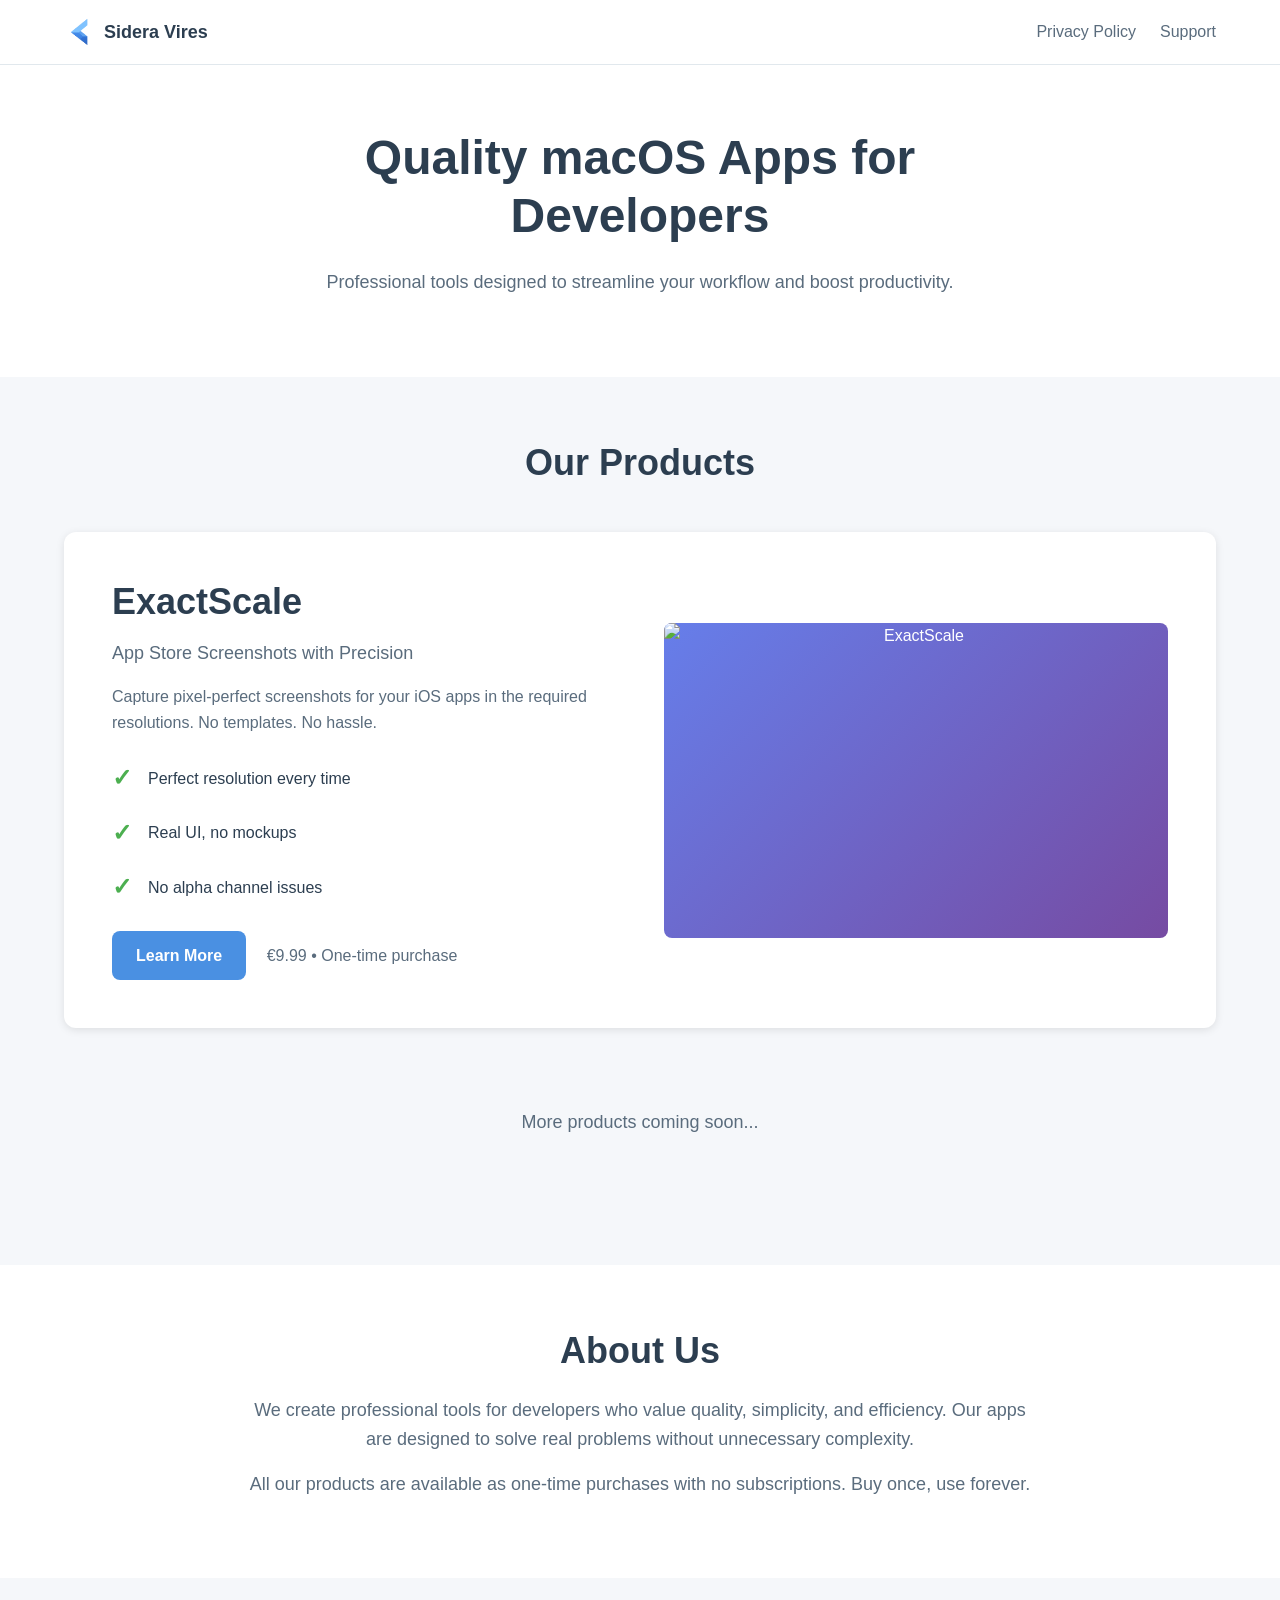
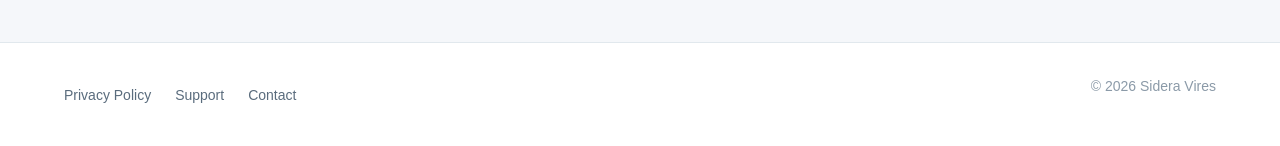
==== index.html @ fa8c086c "init" ====
<!DOCTYPE html>
<html lang="en">
<head>
  <meta charset="UTF-8">
  <meta name="viewport" content="width=device-width, initial-scale=1.0">
  <meta name="color-scheme" content="light dark">
  <title>Sidera Vires - Quality macOS Apps for Developers</title>
  <link rel="stylesheet" href="css/styles.css">
</head>
<body>
  <!-- Header -->
  <header class="header">
    <div class="container">
      <div class="header-content">
        <a href="index.html" class="logo">
          <img src="images/sidera-logo.png" alt="Sidera Vires" class="logo-icon">
          Sidera Vires
        </a>
        <nav class="nav">
          <ul class="nav-links">
            <li><a href="privacy-policy.html">Privacy Policy</a></li>
            <li><a href="support.html">Support</a></li>
          </ul>
        </nav>
      </div>
    </div>
  </header>

  <!-- Hero Section -->
  <section class="hero">
    <div class="container">
      <div style="text-align: center; max-width: 800px; margin: 0 auto;">
        <h1>Quality macOS Apps for Developers</h1>
        <p class="hero-subtitle">Professional tools designed to streamline your workflow and boost productivity.</p>
      </div>
    </div>
  </section>

  <!-- Products Section -->
  <section class="section">
    <div class="container">
      <h2 class="section-title">Our Products</h2>
      
      <!-- ExactScale Product Card -->
      <div class="product-card" style="margin-bottom: 32px;">
        <div style="display: grid; grid-template-columns: 1fr 1fr; gap: 48px; align-items: center;">
          <div>
            <h2>ExactScale</h2>
            <p style="font-size: 18px; margin-bottom: 16px;">App Store Screenshots with Precision</p>
            <p>Capture pixel-perfect screenshots for your iOS apps in the required resolutions. No templates. No hassle.</p>
            
            <ul class="feature-list" style="margin: 24px 0;">
              <li style="font-size: 16px;">Perfect resolution every time</li>
              <li style="font-size: 16px;">Real UI, no mockups</li>
              <li style="font-size: 16px;">No alpha channel issues</li>
            </ul>
            
            <div style="margin-top: 24px;">
              <a href="products/exactscale.html" class="btn btn-primary">Learn More</a>
              <span style="margin-left: 16px; color: var(--text-medium);">€9.99 • One-time purchase</span>
            </div>
          </div>
          
          <div class="media-placeholder">
            <img src="images/hero.png" alt="ExactScale" loading="lazy" width="1600" height="1000" class="product-img">
          </div>
        </div>
      </div>
      
      <!-- Placeholder for future products -->
      <div style="text-align: center; padding: 48px 0; color: var(--text-light);">
        <p style="font-size: 18px;">More products coming soon...</p>
      </div>
    </div>
  </section>

  <!-- About Section -->
  <section class="section" style="background-color: var(--bg-white);">
    <div class="container">
      <div style="max-width: 800px; margin: 0 auto; text-align: center;">
        <h2>About Us</h2>
        <p style="font-size: 18px;">We create professional tools for developers who value quality, simplicity, and efficiency. Our apps are designed to solve real problems without unnecessary complexity.</p>
        <p style="font-size: 18px;">All our products are available as one-time purchases with no subscriptions. Buy once, use forever.</p>
      </div>
    </div>
  </section>

  <!-- Footer -->
  <footer class="footer">
    <div class="container">
      <div class="footer-content">
        <ul class="footer-links">
          <li><a href="privacy-policy.html">Privacy Policy</a></li>
          <li><a href="support.html">Support</a></li>
          <li><a href="support.html">Contact</a></li>
        </ul>
        <p class="footer-copyright">© 2026 Sidera Vires</p>
      </div>
    </div>
  </footer>
</body>
</html>
---- css/styles.css ----
/* CSS Variables */
:root {
  /* Colors */
  --primary-blue: #4A90E2;
  --primary-blue-hover: #357ABD;
  --bg-light: #F5F7FA;
  --bg-white: #FFFFFF;
  --text-dark: #2C3E50;
  --text-medium: #5A6C7D;
  --text-light: #8B9AA8;
  --border-light: #E1E8ED;
  --success-green: #4CAF50;
  --error-red: #E74C3C;
  
  /* Typography */
  --font-family: -apple-system, BlinkMacSystemFont, 'Segoe UI', 'Roboto', 'Helvetica', 'Arial', sans-serif;
  --font-size-base: 16px;
  --font-size-small: 14px;
  --font-size-large: 18px;
  --font-size-h1: 48px;
  --font-size-h2: 36px;
  --font-size-h3: 28px;
  --font-size-h4: 24px;
  
  /* Spacing */
  --spacing-xs: 8px;
  --spacing-sm: 16px;
  --spacing-md: 24px;
  --spacing-lg: 32px;
  --spacing-xl: 48px;
  --spacing-xxl: 64px;
  
  /* Layout */
  --max-width: 1200px;
  --border-radius: 8px;
  --border-radius-large: 12px;
  
  /* Transitions */
  --transition-fast: 0.2s ease;
  --transition-normal: 0.3s ease;
}

/* Dark Theme */
@media (prefers-color-scheme: dark) {
  :root {
    --bg-light: #1A1A2E;
    --bg-white: #16213E;
    --text-dark: #E8ECF1;
    --text-medium: #B0B8C4;
    --text-light: #8892A0;
    --border-light: #2C3A4A;
    --primary-blue: #5DA3F0;
    --primary-blue-hover: #7AB6F5;
  }

  .comparison-table .highlight {
    background-color: #1E2E48;
  }
}

/* Reset & Base Styles */
* {
  margin: 0;
  padding: 0;
  box-sizing: border-box;
}

html {
  font-size: var(--font-size-base);
  scroll-behavior: smooth;
}

body {
  font-family: var(--font-family);
  color: var(--text-dark);
  background-color: var(--bg-light);
  line-height: 1.6;
  -webkit-font-smoothing: antialiased;
  -moz-osx-font-smoothing: grayscale;
}

/* Typography */
h1, h2, h3, h4, h5, h6 {
  font-weight: 700;
  line-height: 1.2;
  margin-bottom: var(--spacing-md);
}

h1 {
  font-size: var(--font-size-h1);
}

h2 {
  font-size: var(--font-size-h2);
}

h3 {
  font-size: var(--font-size-h3);
}

h4 {
  font-size: var(--font-size-h4);
}

p {
  margin-bottom: var(--spacing-sm);
  color: var(--text-medium);
}

a {
  color: var(--primary-blue);
  text-decoration: none;
  transition: color var(--transition-fast);
}

a:hover {
  color: var(--primary-blue-hover);
}

/* Container */
.container {
  max-width: var(--max-width);
  margin: 0 auto;
  padding: 0 var(--spacing-md);
}

/* Header */
.header {
  background-color: var(--bg-white);
  border-bottom: 1px solid var(--border-light);
  padding: var(--spacing-sm) 0;
  position: sticky;
  top: 0;
  z-index: 100;
}

.header-content {
  display: flex;
  justify-content: space-between;
  align-items: center;
}

.logo {
  display: flex;
  align-items: center;
  gap: var(--spacing-xs);
  font-size: var(--font-size-large);
  font-weight: 700;
  color: var(--text-dark);
}

.logo-icon {
  width: 32px;
  height: 32px;
  color: var(--primary-blue);
  object-fit: contain;
}

.nav {
  display: flex;
  align-items: center;
  gap: var(--spacing-lg);
}

.nav-links {
  display: flex;
  gap: var(--spacing-md);
  list-style: none;
}

.nav-links a {
  color: var(--text-medium);
  font-size: var(--font-size-base);
  transition: color var(--transition-fast);
}

.nav-links a:hover {
  color: var(--text-dark);
}

/* Buttons */
.btn {
  display: inline-block;
  padding: 12px 24px;
  font-size: var(--font-size-base);
  font-weight: 600;
  text-align: center;
  border: none;
  border-radius: var(--border-radius);
  cursor: pointer;
  transition: all var(--transition-fast);
  text-decoration: none;
}

.btn-primary {
  background-color: var(--primary-blue);
  color: var(--bg-white);
}

.btn-primary:hover {
  background-color: var(--primary-blue-hover);
  transform: translateY(-2px);
  box-shadow: 0 4px 12px rgba(74, 144, 226, 0.3);
}

.btn-large {
  padding: 16px 32px;
  font-size: var(--font-size-large);
}

/* Hero Section */
.hero {
  background-color: var(--bg-white);
  padding: var(--spacing-xxl) 0;
  overflow-x: visible;
}

.hero .container {
  overflow-x: visible;
}

.hero-content {
  display: flex;
  align-items: center;
  gap: var(--spacing-xl);
}

.hero-text {
  flex: 0 0 33%;
  min-width: 0;
}

.hero-image {
  flex: 0 0 92%;
  min-width: 0;
}

.hero-text h1 {
  margin-bottom: var(--spacing-sm);
}

.hero-subtitle {
  font-size: var(--font-size-large);
  color: var(--text-medium);
  margin-bottom: var(--spacing-sm);
}

.hero-tagline {
  font-size: var(--font-size-base);
  color: var(--text-light);
  margin-bottom: var(--spacing-lg);
}

.hero-cta {
  margin-bottom: var(--spacing-sm);
}

.mac-app-store-badge {
  display: inline-block;
  line-height: 0;
}

.mac-app-store-badge img {
  height: 48px;
  width: auto;
  display: block;
}

.cta-section .mac-app-store-badge img {
  height: 44px;
}

.hero-meta {
  font-size: var(--font-size-small);
  color: var(--text-light);
}

.hero-image {
  position: relative;
  aspect-ratio: 16 / 10;
  background: linear-gradient(135deg, #667eea 0%, #764ba2 100%);
  border-radius: var(--border-radius-large);
  overflow: hidden;
  display: flex;
  align-items: center;
  justify-content: center;
  color: var(--bg-white);
  font-size: var(--font-size-large);
}

/* Section */
.section {
  padding: var(--spacing-xxl) 0;
}

.section--wide {
  padding: calc(var(--spacing-xxl) * 4 / 3) 0;
}

.section--wide .container {
  max-width: 1600px;
}

/* Slider in wide section: steps and images scale with container, no vw gaps */
.section--wide .step {
  min-width: 100%;
}


.section-title {
  text-align: center;
  margin-bottom: var(--spacing-xl);
}

.section-content {
  display: flex;
  align-items: center;
  gap: var(--spacing-xl);
}

.section-content > *:first-child {
  flex: 0 0 33%;
  min-width: 0;
}

.section-content > *:last-child {
  flex: 0 0 92%;
  min-width: 0;
}

/* Feature List */
.feature-list {
  list-style: none;
}

.feature-list li {
  display: flex;
  align-items: center;
  gap: var(--spacing-sm);
  margin-bottom: var(--spacing-sm);
  font-size: var(--font-size-large);
  color: var(--text-dark);
}

.feature-list li::before {
  content: "✓";
  color: var(--success-green);
  font-weight: bold;
  font-size: 24px;
}

/* Steps Section – horizontal slider */
.steps-wrap {
  position: relative;
  margin-top: var(--spacing-xl);
}

.slider-btn {
  position: absolute;
  top: 50%;
  transform: translateY(-50%);
  z-index: 2;
  width: 48px;
  height: 48px;
  border: none;
  border-radius: 50%;
  background: rgba(255, 255, 255, 0.6);
  box-shadow: 0 2px 12px rgba(0, 0, 0, 0.15);
  color: var(--text-dark);
  cursor: pointer;
  display: flex;
  align-items: center;
  justify-content: center;
  transition: background var(--transition-fast), color var(--transition-fast), box-shadow var(--transition-fast);
}

.slider-btn:hover {
  background: rgba(74, 144, 226, 0.85);
  color: var(--bg-white);
  box-shadow: 0 4px 16px rgba(74, 144, 226, 0.4);
}

.slider-btn:active {
  transform: translateY(-50%) scale(0.98);
}

.slider-btn:disabled {
  opacity: 0.4;
  cursor: not-allowed;
  pointer-events: none;
}

.slider-arrow {
  width: 24px;
  height: 24px;
  flex-shrink: 0;
}

.slider-prev {
  left: 16px;
}

.slider-next {
  right: 16px;
}

.steps {
  display: flex;
  flex-direction: row;
  gap: 0;
  overflow-x: auto;
  scroll-snap-type: x mandatory;
  scroll-behavior: smooth;
  -webkit-overflow-scrolling: touch;
  scrollbar-width: thin;
  padding: 0;
  margin-left: 0;
  margin-right: 0;
}

.step {
  flex: 0 0 auto;
  min-width: 85vw;
  scroll-snap-align: start;
  scroll-snap-stop: always;
  text-align: center;
  padding: 0;
}

.step-number {
  width: 48px;
  height: 48px;
  background-color: var(--primary-blue);
  color: var(--bg-white);
  border-radius: 50%;
  display: flex;
  align-items: center;
  justify-content: center;
  font-size: var(--font-size-h4);
  font-weight: bold;
  margin: 0 auto 8px;
}

.step-title {
  font-size: var(--font-size-large);
  font-weight: 600;
  margin: 0 0 8px;
}

.step-image {
  position: relative;
  aspect-ratio: 16 / 10;
  background: linear-gradient(135deg, #667eea 0%, #764ba2 100%);
  border-radius: var(--border-radius);
  margin: 0;
  display: flex;
  align-items: center;
  justify-content: center;
  color: var(--bg-white);
  overflow: hidden;
}

/* Step images in slider: also half viewport width */

/* Comparison Table */
.comparison-table {
  max-width: 800px;
  margin: var(--spacing-xl) auto;
  background-color: var(--bg-white);
  border-radius: var(--border-radius-large);
  overflow: hidden;
  box-shadow: 0 2px 8px rgba(0, 0, 0, 0.1);
}

.comparison-table table {
  width: 100%;
  border-collapse: collapse;
}

.comparison-table th,
.comparison-table td {
  padding: var(--spacing-md);
  text-align: center;
  border-bottom: 1px solid var(--border-light);
}

.comparison-table th {
  background-color: var(--bg-light);
  font-weight: 600;
  color: var(--text-dark);
}

.comparison-table td:first-child {
  text-align: left;
  font-weight: 500;
}

.comparison-table .highlight {
  background-color: #0095ff4f;
}

.check {
  color: var(--success-green);
  font-size: 24px;
}

.cross {
  color: var(--error-red);
  font-size: 24px;
}

/* CTA Section */
.cta-section {
  background-color: var(--bg-white);
  text-align: center;
  padding: var(--spacing-xxl) 0;
}

.cta-section h2 {
  margin-bottom: var(--spacing-md);
}

.cta-section p {
  font-size: var(--font-size-large);
  margin-bottom: var(--spacing-lg);
}

/* Footer */
.footer {
  background-color: var(--bg-white);
  border-top: 1px solid var(--border-light);
  padding: var(--spacing-lg) 0;
  margin-top: var(--spacing-xxl);
}

.footer-content {
  display: flex;
  justify-content: space-between;
  align-items: center;
}

.footer-links {
  display: flex;
  gap: var(--spacing-md);
  list-style: none;
}

.footer-links a {
  color: var(--text-medium);
  font-size: var(--font-size-small);
}

.footer-copyright {
  color: var(--text-light);
  font-size: var(--font-size-small);
}

/* Media Placeholder */
.media-placeholder {
  position: relative;
  aspect-ratio: 16 / 10;
  background: linear-gradient(135deg, #667eea 0%, #764ba2 100%);
  border-radius: var(--border-radius);
  overflow: hidden;
  display: flex;
  align-items: center;
  justify-content: center;
  color: var(--bg-white);
  font-size: var(--font-size-base);
  text-align: center;
  padding: var(--spacing-md);
}

.product-img {
  max-width: 100%;
  height: auto;
}

/* Scale image to fit container, nothing cut off */
.hero-image .product-img,
.media-placeholder .product-img,
.section-content .media-placeholder .product-img,
.step-image .product-img {
  position: absolute;
  inset: 0;
  width: 100%;
  height: 100%;
  max-width: none;
  object-fit: contain;
}

/* Content Page Styles */
.content-page {
  background-color: var(--bg-white);
  max-width: 800px;
  margin: var(--spacing-xl) auto;
  padding: var(--spacing-xl);
  border-radius: var(--border-radius-large);
  box-shadow: 0 2px 8px rgba(0, 0, 0, 0.1);
}

.content-page h1 {
  margin-bottom: var(--spacing-lg);
  padding-bottom: var(--spacing-md);
  border-bottom: 2px solid var(--border-light);
}

.content-page h2 {
  margin-top: var(--spacing-lg);
  margin-bottom: var(--spacing-md);
}

.content-page p {
  margin-bottom: var(--spacing-md);
  line-height: 1.8;
}

/* Product Card */
.product-card {
  background-color: var(--bg-white);
  border-radius: var(--border-radius-large);
  padding: var(--spacing-xl);
  box-shadow: 0 2px 8px rgba(0, 0, 0, 0.1);
  transition: transform var(--transition-normal), box-shadow var(--transition-normal);
}

.product-card:hover {
  transform: translateY(-4px);
  box-shadow: 0 8px 24px rgba(0, 0, 0, 0.15);
}

.product-card h2 {
  margin-bottom: var(--spacing-sm);
}

.product-card p {
  margin-bottom: var(--spacing-md);
}

/* Responsive Design - Desktop First */
@media (max-width: 1024px) {
  :root {
    --font-size-h1: 40px;
    --font-size-h2: 32px;
    --font-size-h3: 24px;
  }
  
  .hero-content {
    flex-direction: column;
    gap: var(--spacing-lg);
  }

  .hero-text,
  .hero-image {
    flex: 0 0 auto;
  }

  .section-content {
    flex-direction: column;
    gap: var(--spacing-lg);
  }

  .section-content > *:first-child,
  .section-content > *:last-child {
    flex: 0 0 auto;
  }
  
  .step {
    min-width: 85vw;
  }
}

@media (max-width: 768px) {
  :root {
    --font-size-h1: 32px;
    --font-size-h2: 28px;
    --font-size-h3: 22px;
    --spacing-xl: 32px;
    --spacing-xxl: 48px;
  }
  
  .header-content {
    flex-direction: column;
    gap: var(--spacing-sm);
  }
  
  .nav {
    flex-direction: column;
    gap: var(--spacing-sm);
  }
  
  .nav-links {
    flex-direction: column;
    align-items: center;
    gap: var(--spacing-sm);
  }
  
  .footer-content {
    flex-direction: column;
    gap: var(--spacing-md);
    text-align: center;
  }
  
  .footer-links {
    flex-direction: column;
    align-items: center;
  }
  
  .comparison-table {
    font-size: var(--font-size-small);
  }
  
  .comparison-table th,
  .comparison-table td {
    padding: var(--spacing-sm);
  }
}
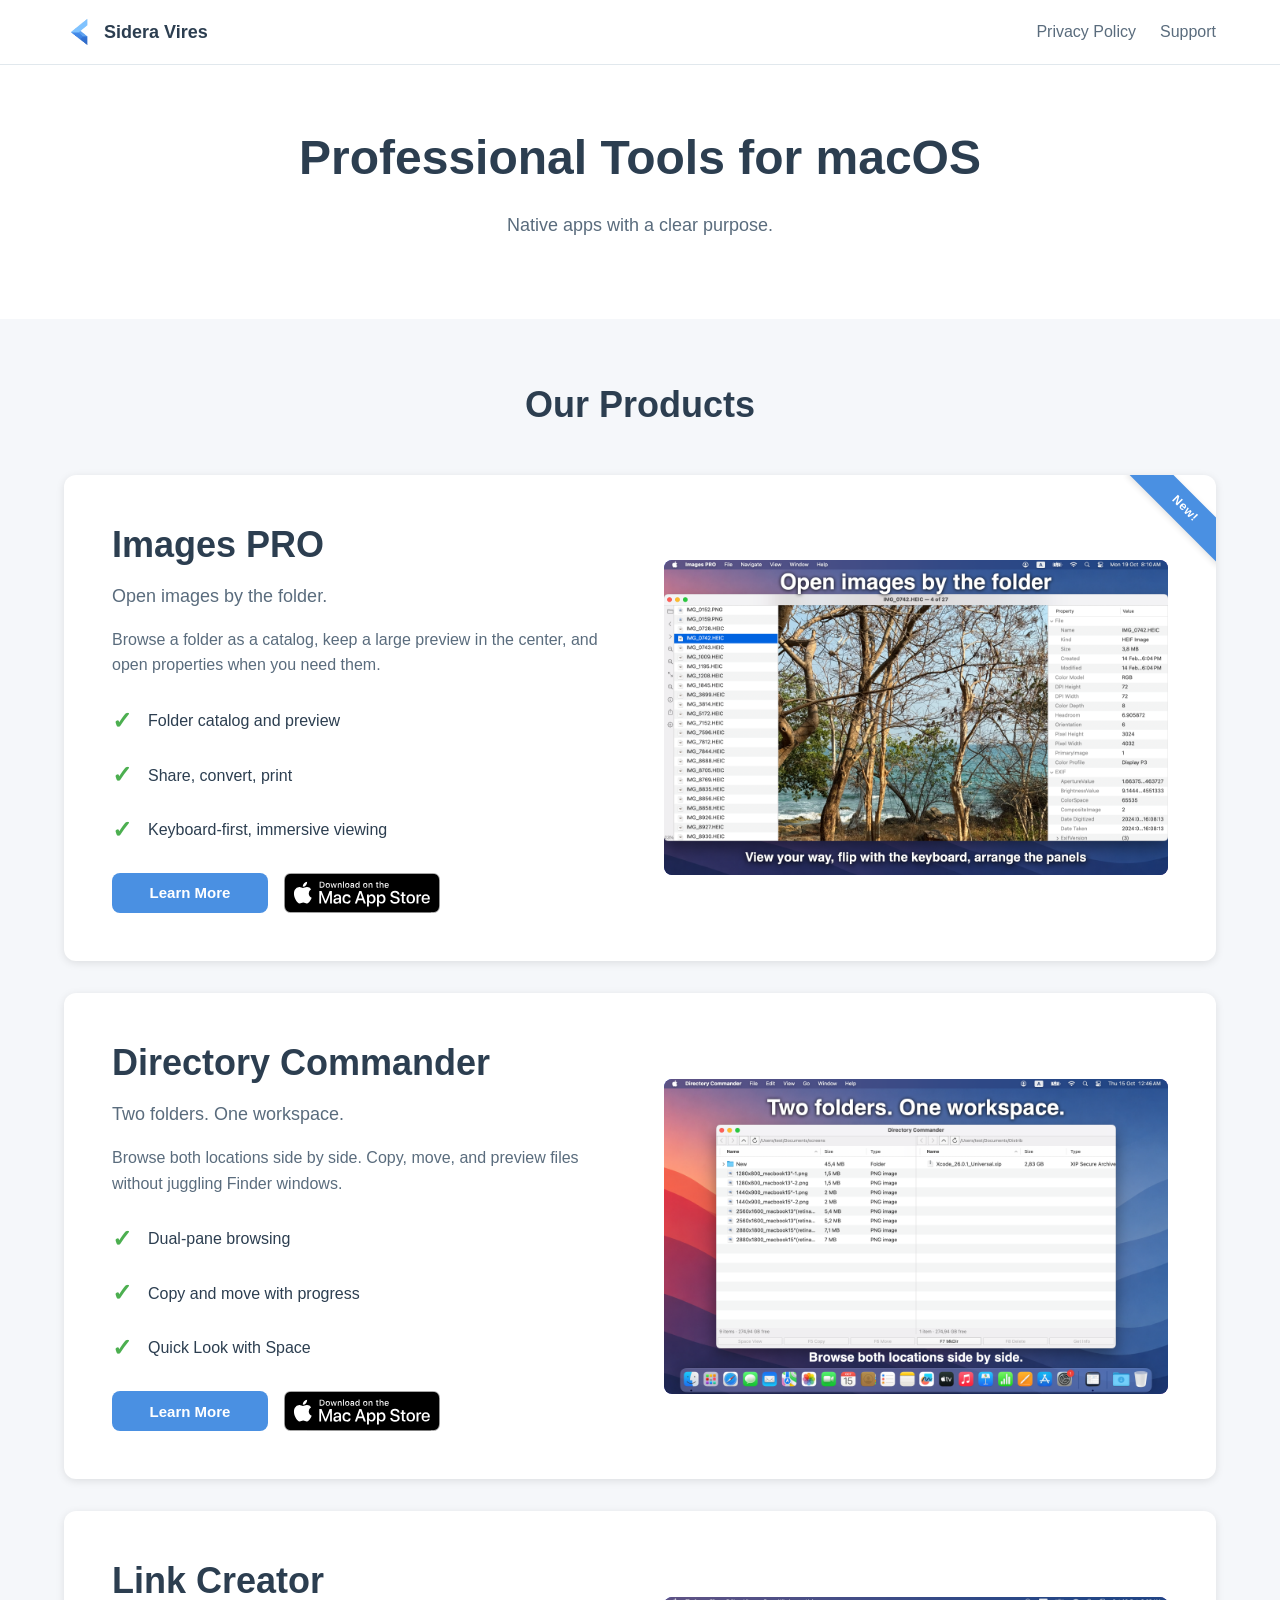
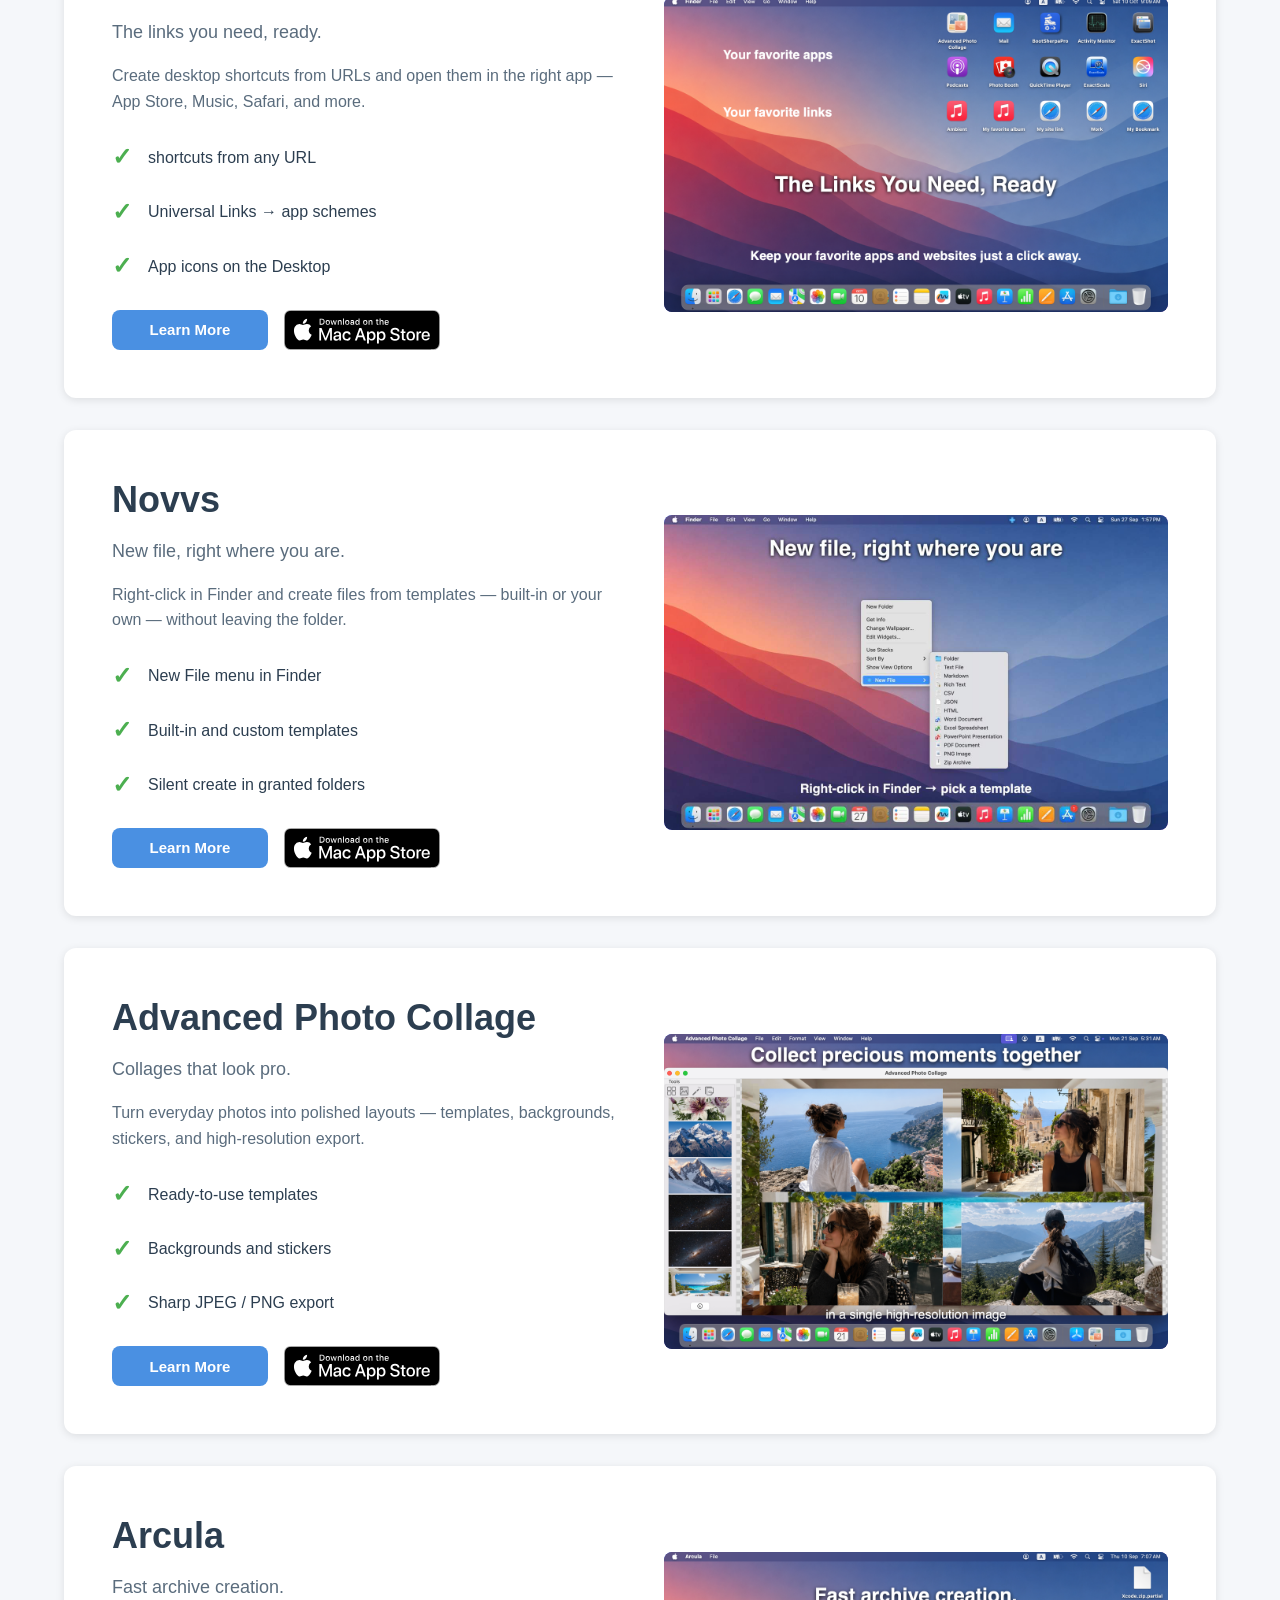
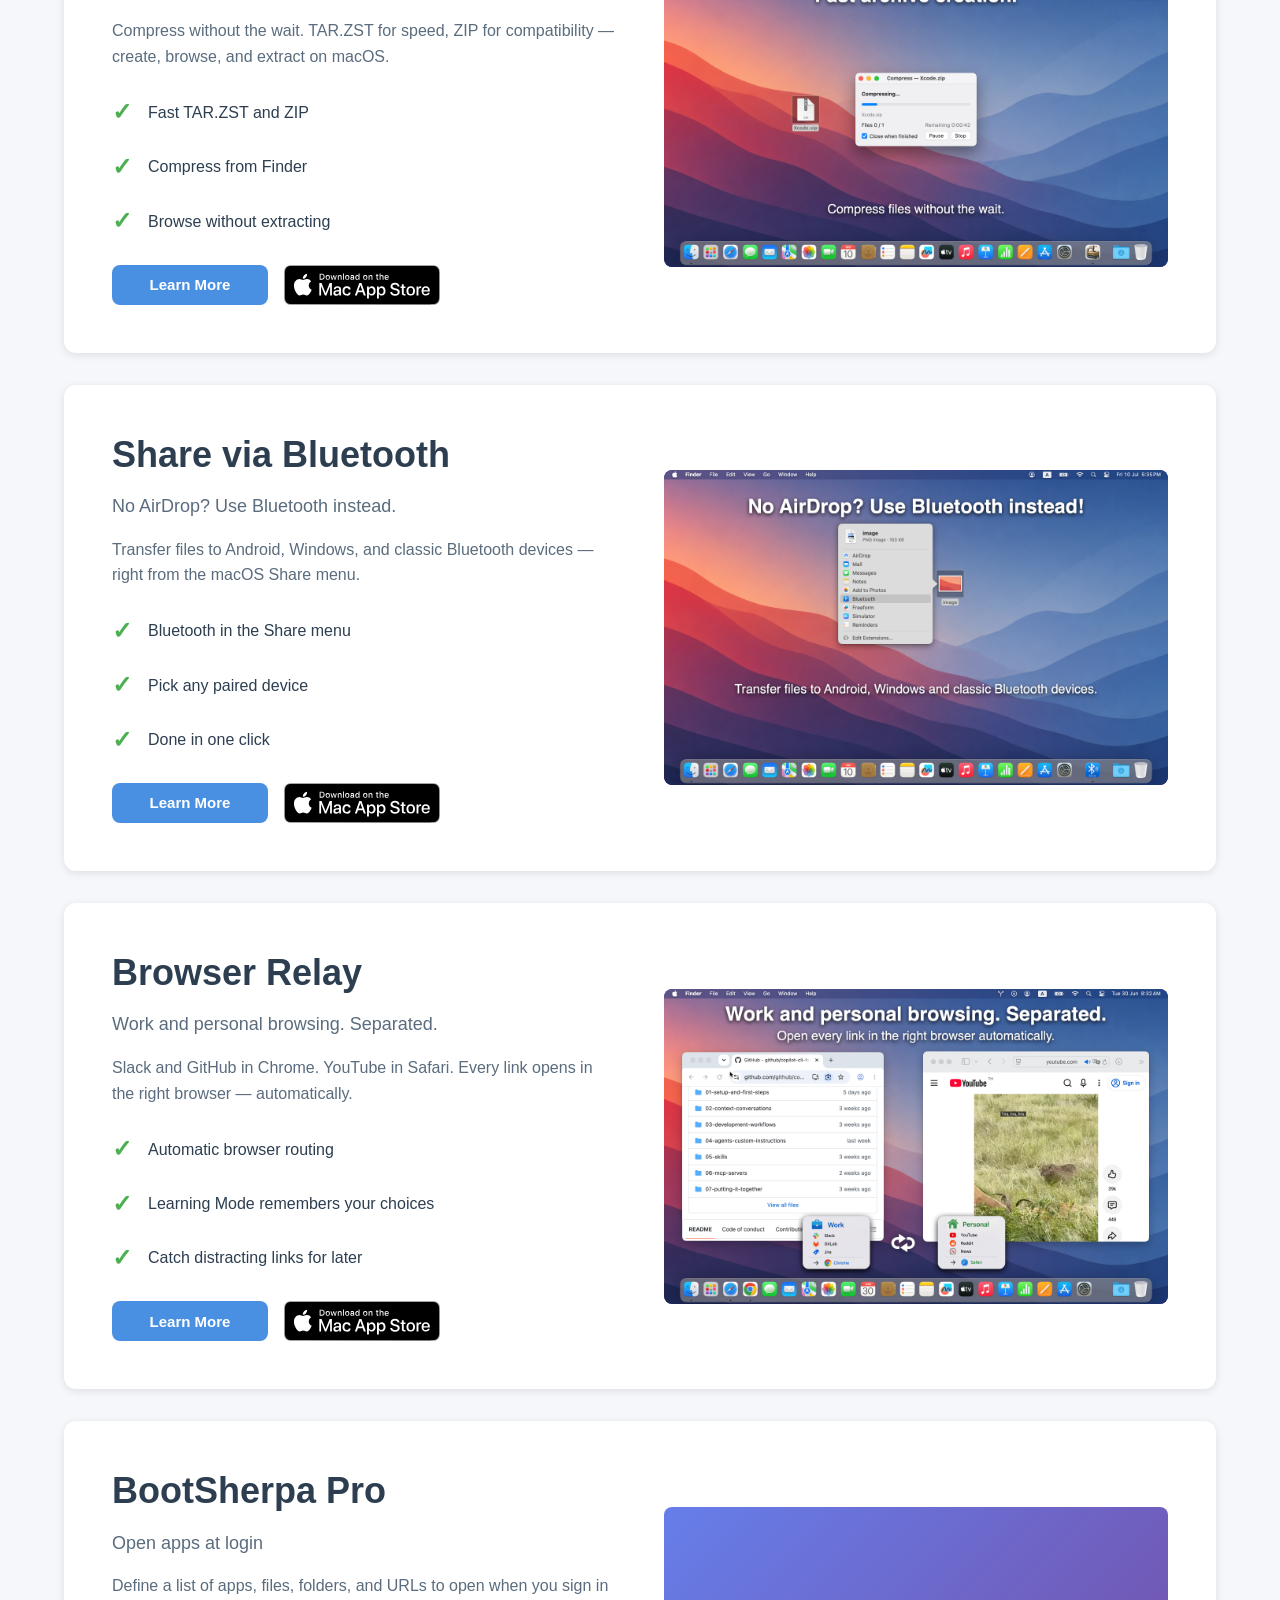
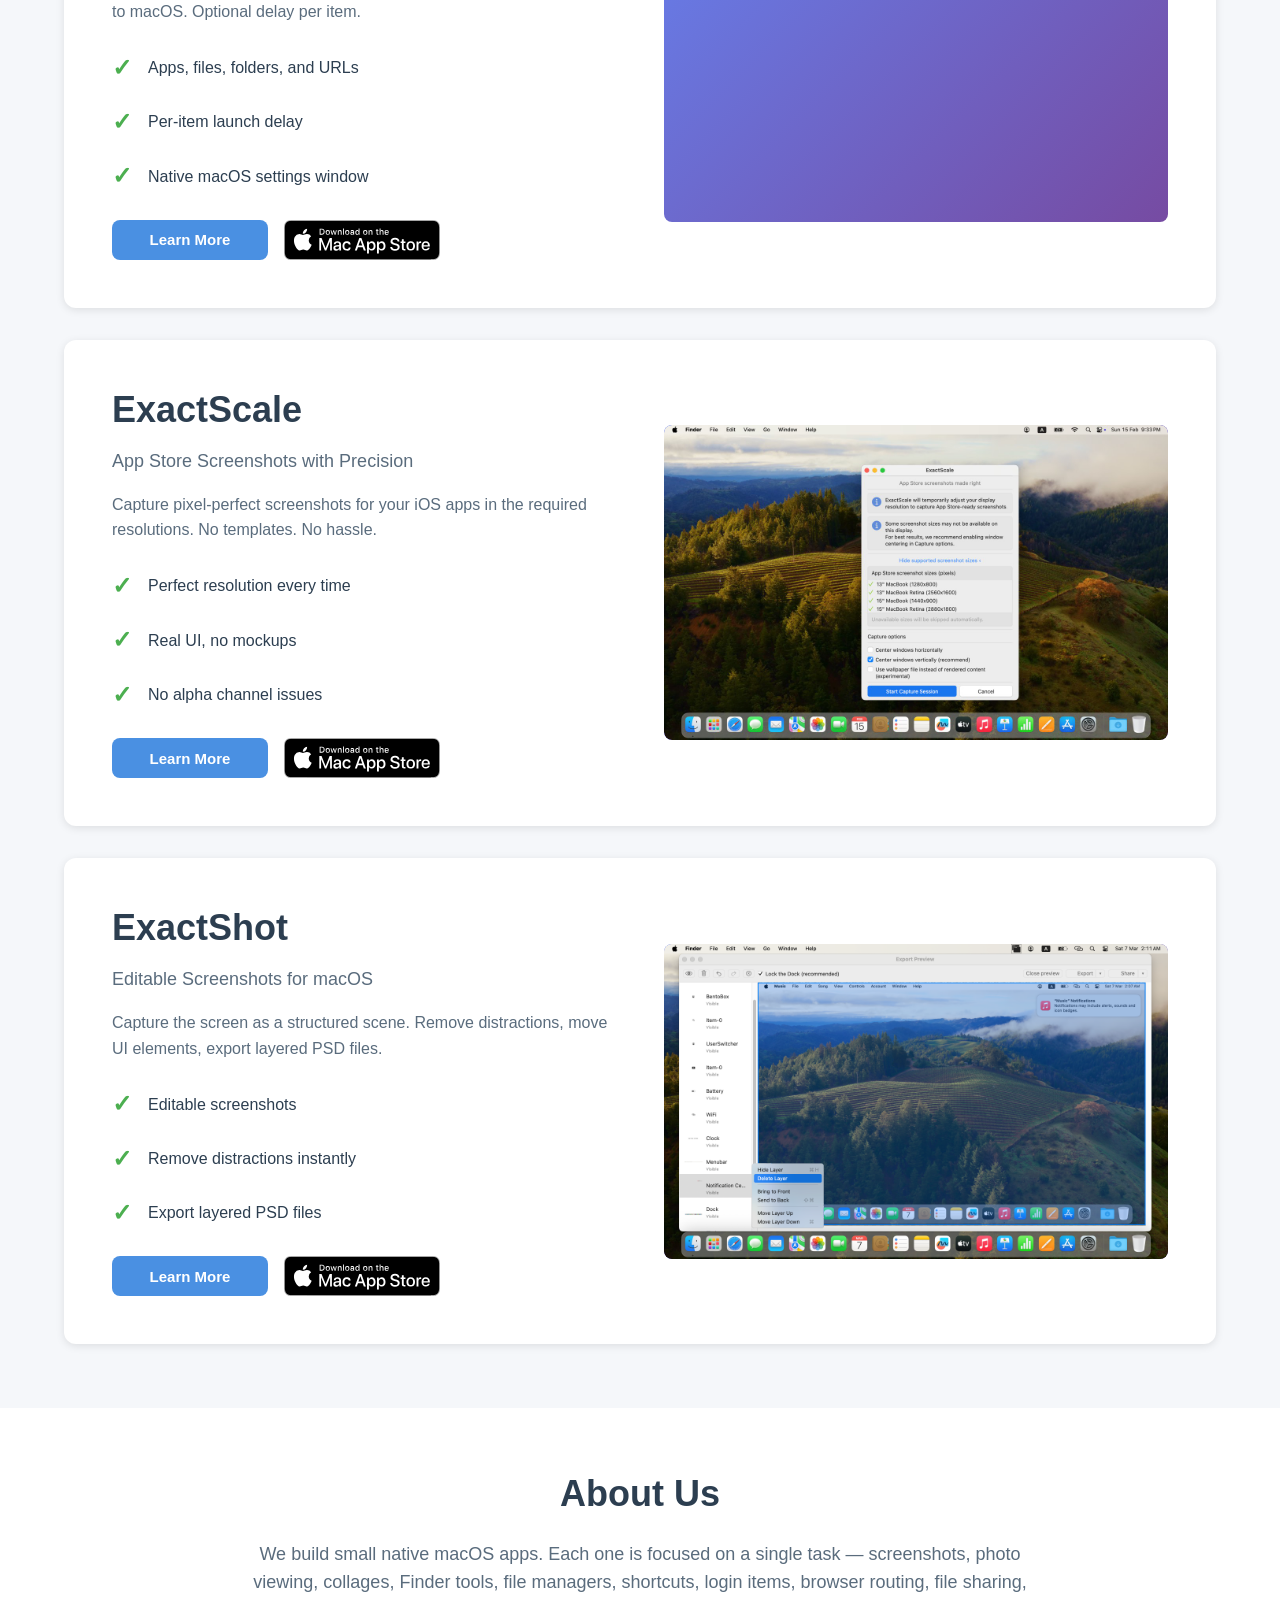
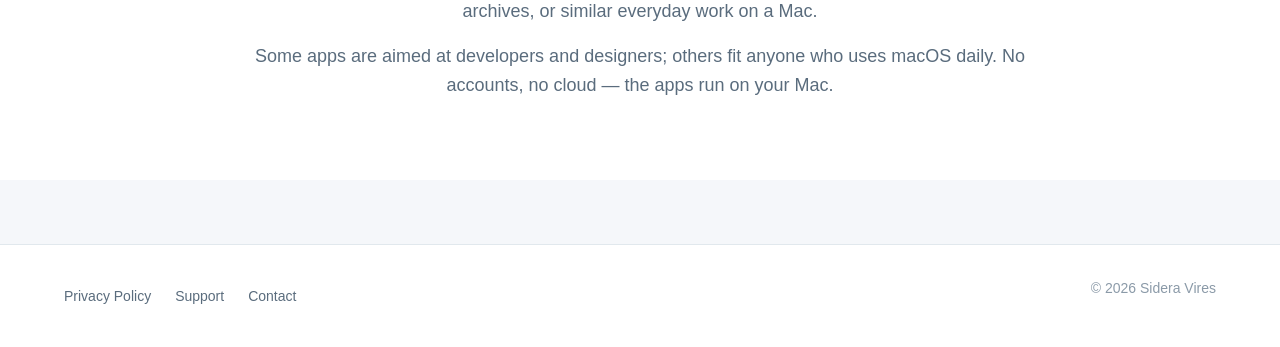
==== commit 8dd82887: "new version" ====
--- a/index.html
+++ b/index.html
@@ -4,7 +4,8 @@
   <meta charset="UTF-8">
   <meta name="viewport" content="width=device-width, initial-scale=1.0">
   <meta name="color-scheme" content="light dark">
-  <title>Sidera Vires - Quality macOS Apps for Developers</title>
+  <title>Sidera Vires - Professional Tools for macOS</title>
+  <link rel="icon" href="images/sidera-logo.png" type="image/png">
   <link rel="stylesheet" href="css/styles.css">
 </head>
 <body>
@@ -30,17 +31,296 @@
   <section class="hero">
     <div class="container">
       <div style="text-align: center; max-width: 800px; margin: 0 auto;">
-        <h1>Quality macOS Apps for Developers</h1>
-        <p class="hero-subtitle">Professional tools designed to streamline your workflow and boost productivity.</p>
+        <h1>Professional Tools for macOS</h1>
+        <p class="hero-subtitle">Native apps with a clear purpose.</p>
       </div>
     </div>
   </section>
 
   <!-- Products Section -->
-  <section class="section">
+  <section class="section" id="products">
     <div class="container">
       <h2 class="section-title">Our Products</h2>
-      
+
+      <!-- Images PRO Product Card -->
+      <div class="product-card" style="margin-bottom: 32px;">
+        <div style="display: grid; grid-template-columns: 1fr 1fr; gap: 48px; align-items: center;">
+          <div>
+            <h2>Images PRO</h2>
+            <p style="font-size: 18px; margin-bottom: 16px;">Open images by the folder.</p>
+            <p>Browse a folder as a catalog, keep a large preview in the center, and open properties when you need them.</p>
+            <ul class="feature-list" style="margin: 24px 0;">
+              <li style="font-size: 16px;">Folder catalog and preview</li>
+              <li style="font-size: 16px;">Share, convert, print</li>
+              <li style="font-size: 16px;">Keyboard-first, immersive viewing</li>
+            </ul>
+            <div class="product-card-cta">
+              <a href="products/images-pro.html" class="btn btn-primary">Learn More</a>
+              <a href="https://apps.apple.com/us/app/images-pro/id6823404090?mt=12" class="mac-app-store-badge" data-app-store-id="6823404090" target="_blank" rel="noopener noreferrer">
+                <picture>
+                  <source srcset="images/Download_on_the_Mac_App_Store_Badge_US-UK_RGB_wht_092917.svg" media="(prefers-color-scheme: dark)">
+                  <img src="images/Download_on_the_Mac_App_Store_Badge_US-UK_RGB_blk_092917.svg" alt="Download on the Mac App Store">
+                </picture>
+              </a>
+            </div>
+          </div>
+          <div class="media-placeholder">
+            <div class="progressive-media">
+              <img class="progressive-media__preview product-img" src="images/images-pro-hero-preview.jpg" alt="Images PRO" loading="lazy" width="1600" height="1000" decoding="async">
+              <img class="progressive-media__full product-img" src="images/images-pro-hero.png" alt="" loading="lazy" width="1600" height="1000" decoding="async">
+            </div>
+          </div>
+        </div>
+      </div>
+
+      <!-- Directory Commander Product Card -->
+      <div class="product-card" style="margin-bottom: 32px;">
+        <div style="display: grid; grid-template-columns: 1fr 1fr; gap: 48px; align-items: center;">
+          <div>
+            <h2>Directory Commander</h2>
+            <p style="font-size: 18px; margin-bottom: 16px;">Two folders. One workspace.</p>
+            <p>Browse both locations side by side. Copy, move, and preview files without juggling Finder windows.</p>
+            <ul class="feature-list" style="margin: 24px 0;">
+              <li style="font-size: 16px;">Dual-pane browsing</li>
+              <li style="font-size: 16px;">Copy and move with progress</li>
+              <li style="font-size: 16px;">Quick Look with Space</li>
+            </ul>
+            <div class="product-card-cta">
+              <a href="products/directory-commander.html" class="btn btn-primary">Learn More</a>
+              <a href="https://apps.apple.com/us/app/directory-commander/id6819733827?mt=12" class="mac-app-store-badge" data-app-store-id="6819733827" target="_blank" rel="noopener noreferrer">
+                <picture>
+                  <source srcset="images/Download_on_the_Mac_App_Store_Badge_US-UK_RGB_wht_092917.svg" media="(prefers-color-scheme: dark)">
+                  <img src="images/Download_on_the_Mac_App_Store_Badge_US-UK_RGB_blk_092917.svg" alt="Download on the Mac App Store">
+                </picture>
+              </a>
+            </div>
+          </div>
+          <div class="media-placeholder">
+            <div class="progressive-media">
+              <img class="progressive-media__preview product-img" src="images/directory-commander-hero-preview.jpg" alt="Directory Commander" loading="lazy" width="1600" height="1000" decoding="async">
+              <img class="progressive-media__full product-img" src="images/directory-commander-hero.png" alt="" loading="lazy" width="1600" height="1000" decoding="async">
+            </div>
+          </div>
+        </div>
+      </div>
+
+      <!-- Link Creator Product Card -->
+      <div class="product-card" style="margin-bottom: 32px;">
+        <div style="display: grid; grid-template-columns: 1fr 1fr; gap: 48px; align-items: center;">
+          <div>
+            <h2>Link Creator</h2>
+            <p style="font-size: 18px; margin-bottom: 16px;">The links you need, ready.</p>
+            <p>Create desktop shortcuts from URLs and open them in the right app — App Store, Music, Safari, and more.</p>
+            <ul class="feature-list" style="margin: 24px 0;">
+              <li style="font-size: 16px;">shortcuts from any URL</li>
+              <li style="font-size: 16px;">Universal Links → app schemes</li>
+              <li style="font-size: 16px;">App icons on the Desktop</li>
+            </ul>
+            <div class="product-card-cta">
+              <a href="products/link-creator.html" class="btn btn-primary">Learn More</a>
+              <a href="https://apps.apple.com/us/app/link-creator/id6820577602?mt=12" class="mac-app-store-badge" data-app-store-id="6820577602" target="_blank" rel="noopener noreferrer">
+                <picture>
+                  <source srcset="images/Download_on_the_Mac_App_Store_Badge_US-UK_RGB_wht_092917.svg" media="(prefers-color-scheme: dark)">
+                  <img src="images/Download_on_the_Mac_App_Store_Badge_US-UK_RGB_blk_092917.svg" alt="Download on the Mac App Store">
+                </picture>
+              </a>
+            </div>
+          </div>
+          <div class="media-placeholder">
+            <div class="progressive-media">
+              <img class="progressive-media__preview product-img" src="images/link-creator-hero-preview.jpg" alt="Link Creator" loading="lazy" width="1600" height="1000" decoding="async">
+              <img class="progressive-media__full product-img" src="images/link-creator-hero.png" alt="" loading="lazy" width="1600" height="1000" decoding="async">
+            </div>
+          </div>
+        </div>
+      </div>
+
+      <!-- Novvs Product Card -->
+      <div class="product-card" style="margin-bottom: 32px;">
+        <div style="display: grid; grid-template-columns: 1fr 1fr; gap: 48px; align-items: center;">
+          <div>
+            <h2>Novvs</h2>
+            <p style="font-size: 18px; margin-bottom: 16px;">New file, right where you are.</p>
+            <p>Right-click in Finder and create files from templates — built-in or your own — without leaving the folder.</p>
+            <ul class="feature-list" style="margin: 24px 0;">
+              <li style="font-size: 16px;">New File menu in Finder</li>
+              <li style="font-size: 16px;">Built-in and custom templates</li>
+              <li style="font-size: 16px;">Silent create in granted folders</li>
+            </ul>
+            <div class="product-card-cta">
+              <a href="products/novvs.html" class="btn btn-primary">Learn More</a>
+              <a href="https://apps.apple.com/us/app/novvs/id6795161321?mt=12" class="mac-app-store-badge" data-app-store-id="6795161321" target="_blank" rel="noopener noreferrer">
+                <picture>
+                  <source srcset="images/Download_on_the_Mac_App_Store_Badge_US-UK_RGB_wht_092917.svg" media="(prefers-color-scheme: dark)">
+                  <img src="images/Download_on_the_Mac_App_Store_Badge_US-UK_RGB_blk_092917.svg" alt="Download on the Mac App Store">
+                </picture>
+              </a>
+            </div>
+          </div>
+          <div class="media-placeholder">
+            <div class="progressive-media">
+              <img class="progressive-media__preview product-img" src="images/novvs-hero-preview.jpg" alt="Novvs" loading="lazy" width="1600" height="1000" decoding="async">
+              <img class="progressive-media__full product-img" src="images/novvs-hero.png" alt="" loading="lazy" width="1600" height="1000" decoding="async">
+            </div>
+          </div>
+        </div>
+      </div>
+
+      <!-- Advanced Photo Collage Product Card -->
+      <div class="product-card" style="margin-bottom: 32px;">
+        <div style="display: grid; grid-template-columns: 1fr 1fr; gap: 48px; align-items: center;">
+          <div>
+            <h2>Advanced Photo Collage</h2>
+            <p style="font-size: 18px; margin-bottom: 16px;">Collages that look pro.</p>
+            <p>Turn everyday photos into polished layouts — templates, backgrounds, stickers, and high-resolution export.</p>
+            <ul class="feature-list" style="margin: 24px 0;">
+              <li style="font-size: 16px;">Ready-to-use templates</li>
+              <li style="font-size: 16px;">Backgrounds and stickers</li>
+              <li style="font-size: 16px;">Sharp JPEG / PNG export</li>
+            </ul>
+            <div class="product-card-cta">
+              <a href="products/advanced-photo-collage.html" class="btn btn-primary">Learn More</a>
+              <a href="https://apps.apple.com/us/app/advanced-photo-collage/id6797552985?mt=12" class="mac-app-store-badge" data-app-store-id="6797552985" target="_blank" rel="noopener noreferrer">
+                <picture>
+                  <source srcset="images/Download_on_the_Mac_App_Store_Badge_US-UK_RGB_wht_092917.svg" media="(prefers-color-scheme: dark)">
+                  <img src="images/Download_on_the_Mac_App_Store_Badge_US-UK_RGB_blk_092917.svg" alt="Download on the Mac App Store">
+                </picture>
+              </a>
+            </div>
+          </div>
+          <div class="media-placeholder">
+            <div class="progressive-media">
+              <img class="progressive-media__preview product-img" src="images/advanced-photo-collage-hero-preview.jpg" alt="Advanced Photo Collage" loading="lazy" width="1600" height="1000" decoding="async">
+              <img class="progressive-media__full product-img" src="images/advanced-photo-collage-hero.png" alt="" loading="lazy" width="1600" height="1000" decoding="async">
+            </div>
+          </div>
+        </div>
+      </div>
+
+      <!-- Arcula Product Card -->
+      <div class="product-card" style="margin-bottom: 32px;">
+        <div style="display: grid; grid-template-columns: 1fr 1fr; gap: 48px; align-items: center;">
+          <div>
+            <h2>Arcula</h2>
+            <p style="font-size: 18px; margin-bottom: 16px;">Fast archive creation.</p>
+            <p>Compress without the wait. TAR.ZST for speed, ZIP for compatibility — create, browse, and extract on macOS.</p>
+            <ul class="feature-list" style="margin: 24px 0;">
+              <li style="font-size: 16px;">Fast TAR.ZST and ZIP</li>
+              <li style="font-size: 16px;">Compress from Finder</li>
+              <li style="font-size: 16px;">Browse without extracting</li>
+            </ul>
+            <div class="product-card-cta">
+              <a href="products/arcula.html" class="btn btn-primary">Learn More</a>
+              <a href="https://apps.apple.com/us/app/arcula/id6805182779?mt=12" class="mac-app-store-badge" data-app-store-id="6805182779" target="_blank" rel="noopener noreferrer">
+                <picture>
+                  <source srcset="images/Download_on_the_Mac_App_Store_Badge_US-UK_RGB_wht_092917.svg" media="(prefers-color-scheme: dark)">
+                  <img src="images/Download_on_the_Mac_App_Store_Badge_US-UK_RGB_blk_092917.svg" alt="Download on the Mac App Store">
+                </picture>
+              </a>
+            </div>
+          </div>
+          <div class="media-placeholder">
+            <div class="progressive-media">
+              <img class="progressive-media__preview product-img" src="images/arcula-hero-preview.jpg" alt="Arcula" loading="lazy" width="2560" height="1600" decoding="async">
+              <img class="progressive-media__full product-img" src="images/arcula-hero.png" alt="" loading="lazy" width="2560" height="1600" decoding="async">
+            </div>
+          </div>
+        </div>
+      </div>
+
+      <!-- Share via Bluetooth Product Card -->
+      <div class="product-card" style="margin-bottom: 32px;">
+        <div style="display: grid; grid-template-columns: 1fr 1fr; gap: 48px; align-items: center;">
+          <div>
+            <h2>Share via Bluetooth</h2>
+            <p style="font-size: 18px; margin-bottom: 16px;">No AirDrop? Use Bluetooth instead.</p>
+            <p>Transfer files to Android, Windows, and classic Bluetooth devices — right from the macOS Share menu.</p>
+            <ul class="feature-list" style="margin: 24px 0;">
+              <li style="font-size: 16px;">Bluetooth in the Share menu</li>
+              <li style="font-size: 16px;">Pick any paired device</li>
+              <li style="font-size: 16px;">Done in one click</li>
+            </ul>
+            <div class="product-card-cta">
+              <a href="products/share-via-bluetooth.html" class="btn btn-primary">Learn More</a>
+              <a href="https://apps.apple.com/us/app/share-via-bluetooth/id6786298052?mt=12" class="mac-app-store-badge" data-app-store-id="6786298052" target="_blank" rel="noopener noreferrer">
+                <picture>
+                  <source srcset="images/Download_on_the_Mac_App_Store_Badge_US-UK_RGB_wht_092917.svg" media="(prefers-color-scheme: dark)">
+                  <img src="images/Download_on_the_Mac_App_Store_Badge_US-UK_RGB_blk_092917.svg" alt="Download on the Mac App Store">
+                </picture>
+              </a>
+            </div>
+          </div>
+          <div class="media-placeholder">
+            <div class="progressive-media">
+              <img class="progressive-media__preview product-img" src="images/share-via-bluetooth-hero-preview.jpg" alt="Share via Bluetooth" loading="lazy" width="2560" height="1600" decoding="async">
+              <img class="progressive-media__full product-img" src="images/share-via-bluetooth-hero.png" alt="" loading="lazy" width="2560" height="1600" decoding="async">
+            </div>
+          </div>
+        </div>
+      </div>
+
+      <!-- Browser Relay Product Card -->
+      <div class="product-card" style="margin-bottom: 32px;">
+        <div style="display: grid; grid-template-columns: 1fr 1fr; gap: 48px; align-items: center;">
+          <div>
+            <h2>Browser Relay</h2>
+            <p style="font-size: 18px; margin-bottom: 16px;">Work and personal browsing. Separated.</p>
+            <p>Slack and GitHub in Chrome. YouTube in Safari. Every link opens in the right browser — automatically.</p>
+            <ul class="feature-list" style="margin: 24px 0;">
+              <li style="font-size: 16px;">Automatic browser routing</li>
+              <li style="font-size: 16px;">Learning Mode remembers your choices</li>
+              <li style="font-size: 16px;">Catch distracting links for later</li>
+            </ul>
+            <div class="product-card-cta">
+              <a href="products/browser-relay.html" class="btn btn-primary">Learn More</a>
+              <a href="https://apps.apple.com/us/app/browser-relay/id6772131354?mt=12" class="mac-app-store-badge" data-app-store-id="6772131354" target="_blank" rel="noopener noreferrer">
+                <picture>
+                  <source srcset="images/Download_on_the_Mac_App_Store_Badge_US-UK_RGB_wht_092917.svg" media="(prefers-color-scheme: dark)">
+                  <img src="images/Download_on_the_Mac_App_Store_Badge_US-UK_RGB_blk_092917.svg" alt="Download on the Mac App Store">
+                </picture>
+              </a>
+            </div>
+          </div>
+          <div class="media-placeholder">
+            <div class="progressive-media">
+              <img class="progressive-media__preview product-img" src="images/browser-relay-hero-preview.jpg" alt="Browser Relay" loading="lazy" width="2560" height="1600" decoding="async">
+              <img class="progressive-media__full product-img" src="images/browser-relay-hero.png" alt="" loading="lazy" width="2560" height="1600" decoding="async">
+            </div>
+          </div>
+        </div>
+      </div>
+
+      <!-- BootSherpa Pro Product Card -->
+      <div class="product-card" style="margin-bottom: 32px;">
+        <div style="display: grid; grid-template-columns: 1fr 1fr; gap: 48px; align-items: center;">
+          <div>
+            <h2>BootSherpa Pro</h2>
+            <p style="font-size: 18px; margin-bottom: 16px;">Open apps at login</p>
+            <p>Define a list of apps, files, folders, and URLs to open when you sign in to macOS. Optional delay per item.</p>
+            <ul class="feature-list" style="margin: 24px 0;">
+              <li style="font-size: 16px;">Apps, files, folders, and URLs</li>
+              <li style="font-size: 16px;">Per-item launch delay</li>
+              <li style="font-size: 16px;">Native macOS settings window</li>
+            </ul>
+            <div class="product-card-cta">
+              <a href="products/bootsherpa-pro.html" class="btn btn-primary">Learn More</a>
+              <a href="https://apps.apple.com/us/app/bootsherpa-pro/id6772615501?mt=12" class="mac-app-store-badge" data-app-store-id="6772615501" target="_blank" rel="noopener noreferrer">
+                <picture>
+                  <source srcset="images/Download_on_the_Mac_App_Store_Badge_US-UK_RGB_wht_092917.svg" media="(prefers-color-scheme: dark)">
+                  <img src="images/Download_on_the_Mac_App_Store_Badge_US-UK_RGB_blk_092917.svg" alt="Download on the Mac App Store">
+                </picture>
+              </a>
+            </div>
+          </div>
+          <div class="media-placeholder">
+            <div class="progressive-media">
+              <img class="progressive-media__preview product-img" src="images/bootsherpa-hero-preview.jpg" alt="BootSherpa Pro" loading="lazy" width="2560" height="1600" decoding="async">
+              <img class="progressive-media__full product-img" src="images/bootsherpa-hero.png" alt="" loading="lazy" width="2560" height="1600" decoding="async">
+            </div>
+          </div>
+        </div>
+      </div>
+
       <!-- ExactScale Product Card -->
       <div class="product-card" style="margin-bottom: 32px;">
         <div style="display: grid; grid-template-columns: 1fr 1fr; gap: 48px; align-items: center;">
@@ -48,28 +328,62 @@
             <h2>ExactScale</h2>
             <p style="font-size: 18px; margin-bottom: 16px;">App Store Screenshots with Precision</p>
             <p>Capture pixel-perfect screenshots for your iOS apps in the required resolutions. No templates. No hassle.</p>
-            
+
             <ul class="feature-list" style="margin: 24px 0;">
               <li style="font-size: 16px;">Perfect resolution every time</li>
               <li style="font-size: 16px;">Real UI, no mockups</li>
               <li style="font-size: 16px;">No alpha channel issues</li>
             </ul>
-            
-            <div style="margin-top: 24px;">
+
+            <div class="product-card-cta">
               <a href="products/exactscale.html" class="btn btn-primary">Learn More</a>
-              <span style="margin-left: 16px; color: var(--text-medium);">€9.99 • One-time purchase</span>
-            </div>
-          </div>
-          
-          <div class="media-placeholder">
-            <img src="images/hero.png" alt="ExactScale" loading="lazy" width="1600" height="1000" class="product-img">
-          </div>
-        </div>
-      </div>
-      
-      <!-- Placeholder for future products -->
-      <div style="text-align: center; padding: 48px 0; color: var(--text-light);">
-        <p style="font-size: 18px;">More products coming soon...</p>
+              <a href="https://apps.apple.com/us/app/exactscale/id6758068645?mt=12" class="mac-app-store-badge" data-app-store-id="6758068645" target="_blank" rel="noopener noreferrer">
+                <picture>
+                  <source srcset="images/Download_on_the_Mac_App_Store_Badge_US-UK_RGB_wht_092917.svg" media="(prefers-color-scheme: dark)">
+                  <img src="images/Download_on_the_Mac_App_Store_Badge_US-UK_RGB_blk_092917.svg" alt="Download on the Mac App Store">
+                </picture>
+              </a>
+            </div>
+          </div>
+
+          <div class="media-placeholder">
+            <div class="progressive-media">
+              <img class="progressive-media__preview product-img" src="images/hero-preview.jpg" alt="ExactScale" loading="lazy" width="2560" height="1600" decoding="async">
+              <img class="progressive-media__full product-img" src="images/hero.png" alt="" loading="lazy" width="2560" height="1600" decoding="async">
+            </div>
+          </div>
+        </div>
+      </div>
+
+      <!-- ExactShot Product Card -->
+      <div class="product-card">
+        <div style="display: grid; grid-template-columns: 1fr 1fr; gap: 48px; align-items: center;">
+          <div>
+            <h2>ExactShot</h2>
+            <p style="font-size: 18px; margin-bottom: 16px;">Editable Screenshots for macOS</p>
+            <p>Capture the screen as a structured scene. Remove distractions, move UI elements, export layered PSD files.</p>
+            <ul class="feature-list" style="margin: 24px 0;">
+              <li style="font-size: 16px;">Editable screenshots</li>
+              <li style="font-size: 16px;">Remove distractions instantly</li>
+              <li style="font-size: 16px;">Export layered PSD files</li>
+            </ul>
+            <div class="product-card-cta">
+              <a href="products/exactshot.html" class="btn btn-primary">Learn More</a>
+              <a href="https://apps.apple.com/us/app/exactshot/id6757821593?mt=12" class="mac-app-store-badge" data-app-store-id="6757821593" target="_blank" rel="noopener noreferrer">
+                <picture>
+                  <source srcset="images/Download_on_the_Mac_App_Store_Badge_US-UK_RGB_wht_092917.svg" media="(prefers-color-scheme: dark)">
+                  <img src="images/Download_on_the_Mac_App_Store_Badge_US-UK_RGB_blk_092917.svg" alt="Download on the Mac App Store">
+                </picture>
+              </a>
+            </div>
+          </div>
+          <div class="media-placeholder">
+            <div class="progressive-media">
+              <img class="progressive-media__preview product-img" src="images/es-step2-preview.jpg" alt="" role="presentation" loading="lazy" width="2560" height="1600" decoding="async">
+              <img class="progressive-media__full product-img" src="images/es-step2.png" alt="" role="presentation" loading="lazy" width="2560" height="1600" decoding="async">
+            </div>
+          </div>
+        </div>
       </div>
     </div>
   </section>
@@ -79,8 +393,8 @@
     <div class="container">
       <div style="max-width: 800px; margin: 0 auto; text-align: center;">
         <h2>About Us</h2>
-        <p style="font-size: 18px;">We create professional tools for developers who value quality, simplicity, and efficiency. Our apps are designed to solve real problems without unnecessary complexity.</p>
-        <p style="font-size: 18px;">All our products are available as one-time purchases with no subscriptions. Buy once, use forever.</p>
+        <p style="font-size: 18px;">We build small native macOS apps. Each one is focused on a single task — screenshots, photo viewing, collages, Finder tools, file managers, shortcuts, login items, browser routing, file sharing, archives, or similar everyday work on a Mac.</p>
+        <p style="font-size: 18px;">Some apps are aimed at developers and designers; others fit anyone who uses macOS daily. No accounts, no cloud — the apps run on your Mac.</p>
       </div>
     </div>
   </section>
@@ -98,5 +412,8 @@
       </div>
     </div>
   </footer>
+  <script src="js/product-new-ribbon.js"></script>
+  <script src="js/app-store-links.js"></script>
+  <script src="js/progressive-images.js"></script>
 </body>
 </html>
--- a/css/styles.css
+++ b/css/styles.css
@@ -270,6 +270,35 @@
   height: 44px;
 }
 
+/* Product card CTA: Learn More and App Store badge same size */
+.product-card-cta {
+  margin-top: 24px;
+  display: flex;
+  flex-wrap: wrap;
+  align-items: center;
+  gap: 16px;
+}
+
+.product-card-cta .btn {
+  height: 40px;
+  min-height: 40px;
+  width: 156px;
+  min-width: 156px;
+  display: inline-flex;
+  align-items: center;
+  justify-content: center;
+  padding: 0;
+  box-sizing: border-box;
+  line-height: 1;
+  font-size: 15px;
+}
+
+.product-card-cta .mac-app-store-badge img {
+  height: 40px;
+  width: auto;
+  display: block;
+}
+
 .hero-meta {
   font-size: var(--font-size-small);
   color: var(--text-light);
@@ -326,6 +355,104 @@
 .section-content > *:last-child {
   flex: 0 0 92%;
   min-width: 0;
+}
+
+.section-content--balanced {
+  display: grid;
+  grid-template-columns: 1fr 1.15fr;
+  gap: var(--spacing-xl);
+  align-items: center;
+}
+
+.section-content--balanced > * {
+  flex: unset;
+  min-width: 0;
+}
+
+.section-content--reverse.section-content--balanced {
+  grid-template-columns: 1.15fr 1fr;
+}
+
+.section-content--reverse .section-text {
+  order: 2;
+}
+
+.section-content--reverse .product-showcase,
+.section-content--reverse .progressive-media {
+  order: 1;
+}
+
+.section-text h3 {
+  font-size: var(--font-size-h3);
+  margin-bottom: var(--spacing-sm);
+}
+
+.section-text p {
+  color: var(--text-medium);
+  margin-bottom: var(--spacing-md);
+}
+
+.section-text p:last-child {
+  margin-bottom: 0;
+}
+
+.showcase-wrap {
+  margin-top: var(--spacing-xl);
+}
+
+.product-showcase {
+  width: 100%;
+  height: auto;
+  border-radius: var(--border-radius-large);
+  box-shadow: 0 12px 40px rgba(0, 0, 0, 0.14);
+  display: block;
+}
+
+/* Fast JPG preview, then full PNG reveals over it */
+.progressive-media {
+  position: relative;
+  overflow: hidden;
+  width: 100%;
+  border-radius: var(--border-radius-large);
+  box-shadow: 0 12px 40px rgba(0, 0, 0, 0.14);
+  background: var(--bg-light, #e8e8ed);
+  isolation: isolate;
+}
+
+.progressive-media__preview,
+.progressive-media__full {
+  display: block;
+  width: 100%;
+  height: auto;
+}
+
+.progressive-media__full {
+  position: absolute;
+  left: 0;
+  top: 0;
+  width: 100%;
+  height: 100%;
+  object-fit: cover;
+  opacity: 0;
+  clip-path: inset(0 0 100% 0);
+  pointer-events: none;
+}
+
+.progressive-media.is-loaded .progressive-media__full {
+  opacity: 1;
+  clip-path: inset(0 0 0 0);
+  transition: clip-path 0.9s cubic-bezier(0.22, 1, 0.36, 1), opacity 0.2s ease;
+}
+
+@media (prefers-reduced-motion: reduce) {
+  .progressive-media__full {
+    clip-path: none;
+    transition: opacity 0.25s ease;
+  }
+
+  .progressive-media.is-loaded .progressive-media__full {
+    clip-path: none;
+  }
 }
 
 /* Feature List */
@@ -558,6 +685,7 @@
 /* Media Placeholder */
 .media-placeholder {
   position: relative;
+  width: 100%;
   aspect-ratio: 16 / 10;
   background: linear-gradient(135deg, #667eea 0%, #764ba2 100%);
   border-radius: var(--border-radius);
@@ -589,6 +717,18 @@
   object-fit: contain;
 }
 
+.media-placeholder > .progressive-media,
+.hero-image > .progressive-media,
+.step-image > .progressive-media {
+  position: absolute;
+  inset: 0;
+  width: 100%;
+  height: 100%;
+  box-shadow: none;
+  border-radius: inherit;
+  background: transparent;
+}
+
 /* Content Page Styles */
 .content-page {
   background-color: var(--bg-white);
@@ -624,9 +764,48 @@
   transition: transform var(--transition-normal), box-shadow var(--transition-normal);
 }
 
+.product-card--new,
+.product-card--coming-soon {
+  position: relative;
+  overflow: hidden;
+}
+
+.product-card__ribbon {
+  position: absolute;
+  top: 18px;
+  right: -34px;
+  width: 130px;
+  padding: 6px 0;
+  background: var(--primary-blue);
+  color: var(--bg-white);
+  font-size: 12px;
+  font-weight: 700;
+  text-align: center;
+  letter-spacing: 0.05em;
+  transform: rotate(45deg);
+  box-shadow: 0 2px 6px rgba(0, 0, 0, 0.12);
+  z-index: 1;
+  pointer-events: none;
+}
+
+.product-card__ribbon--coming-soon {
+  top: 20px;
+  right: -42px;
+  width: 160px;
+  background: #93f82f;
+  color: #000;
+  font-size: 11px;
+  letter-spacing: 0.03em;
+}
+
 .product-card:hover {
   transform: translateY(-4px);
   box-shadow: 0 8px 24px rgba(0, 0, 0, 0.15);
+}
+
+.product-card--coming-soon:hover {
+  transform: none;
+  box-shadow: 0 2px 8px rgba(0, 0, 0, 0.1);
 }
 
 .product-card h2 {
@@ -663,6 +842,16 @@
   .section-content > *:first-child,
   .section-content > *:last-child {
     flex: 0 0 auto;
+  }
+
+  .section-content--balanced {
+    grid-template-columns: 1fr;
+  }
+
+  .section-content--reverse .section-text,
+  .section-content--reverse .product-showcase,
+  .section-content--reverse .progressive-media {
+    order: unset;
   }
   
   .step {
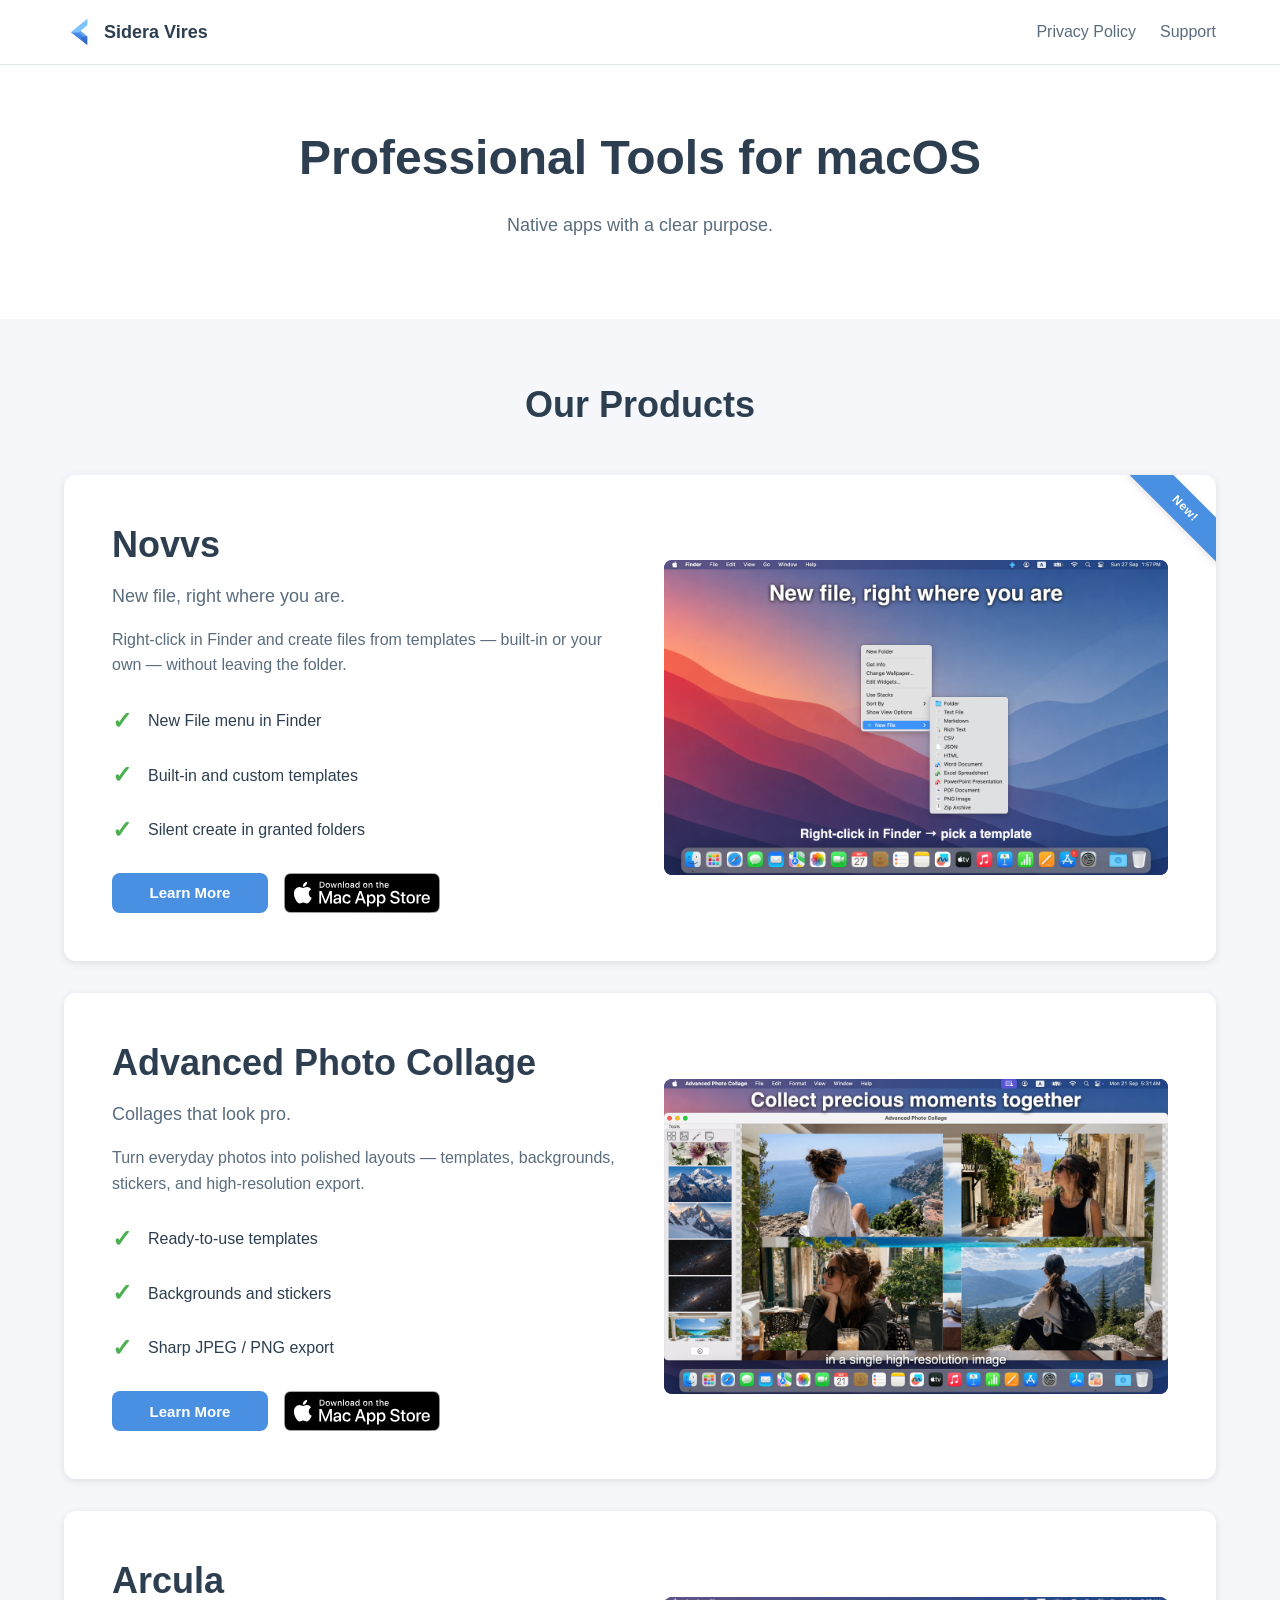
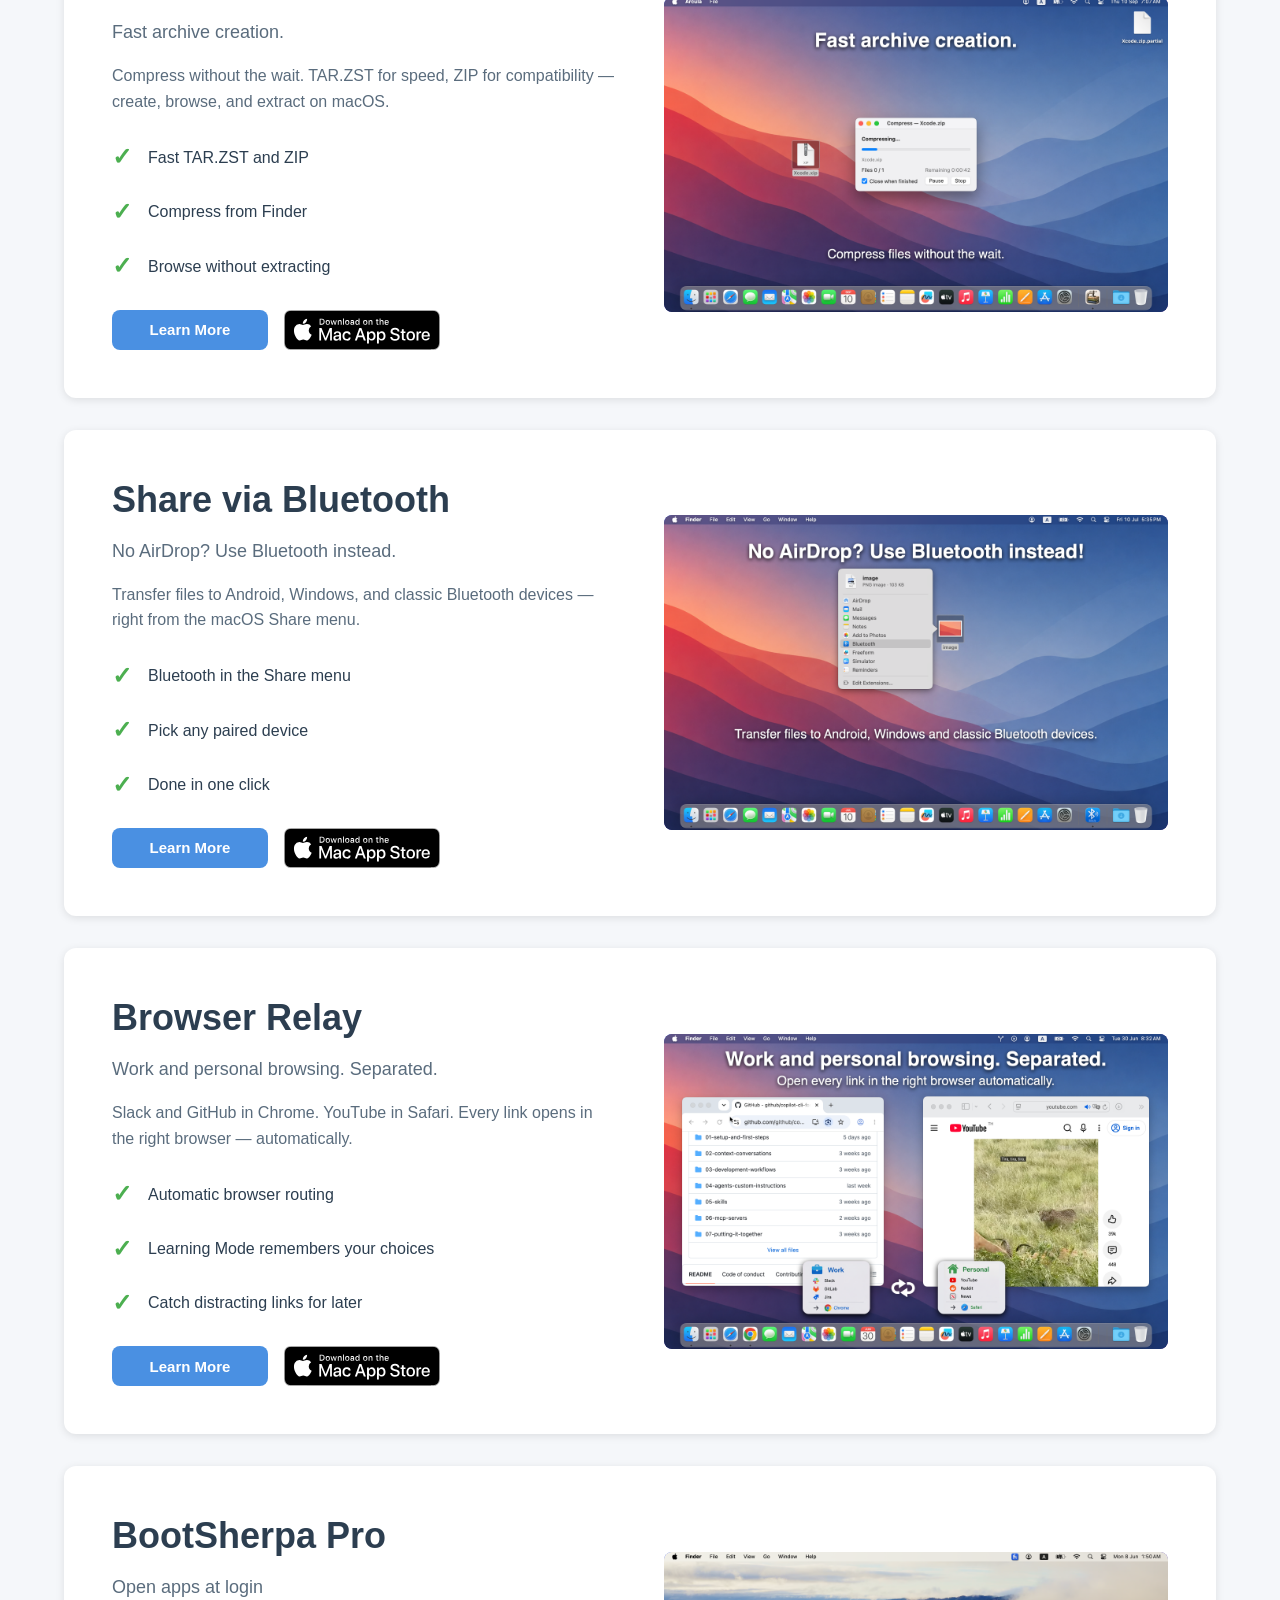
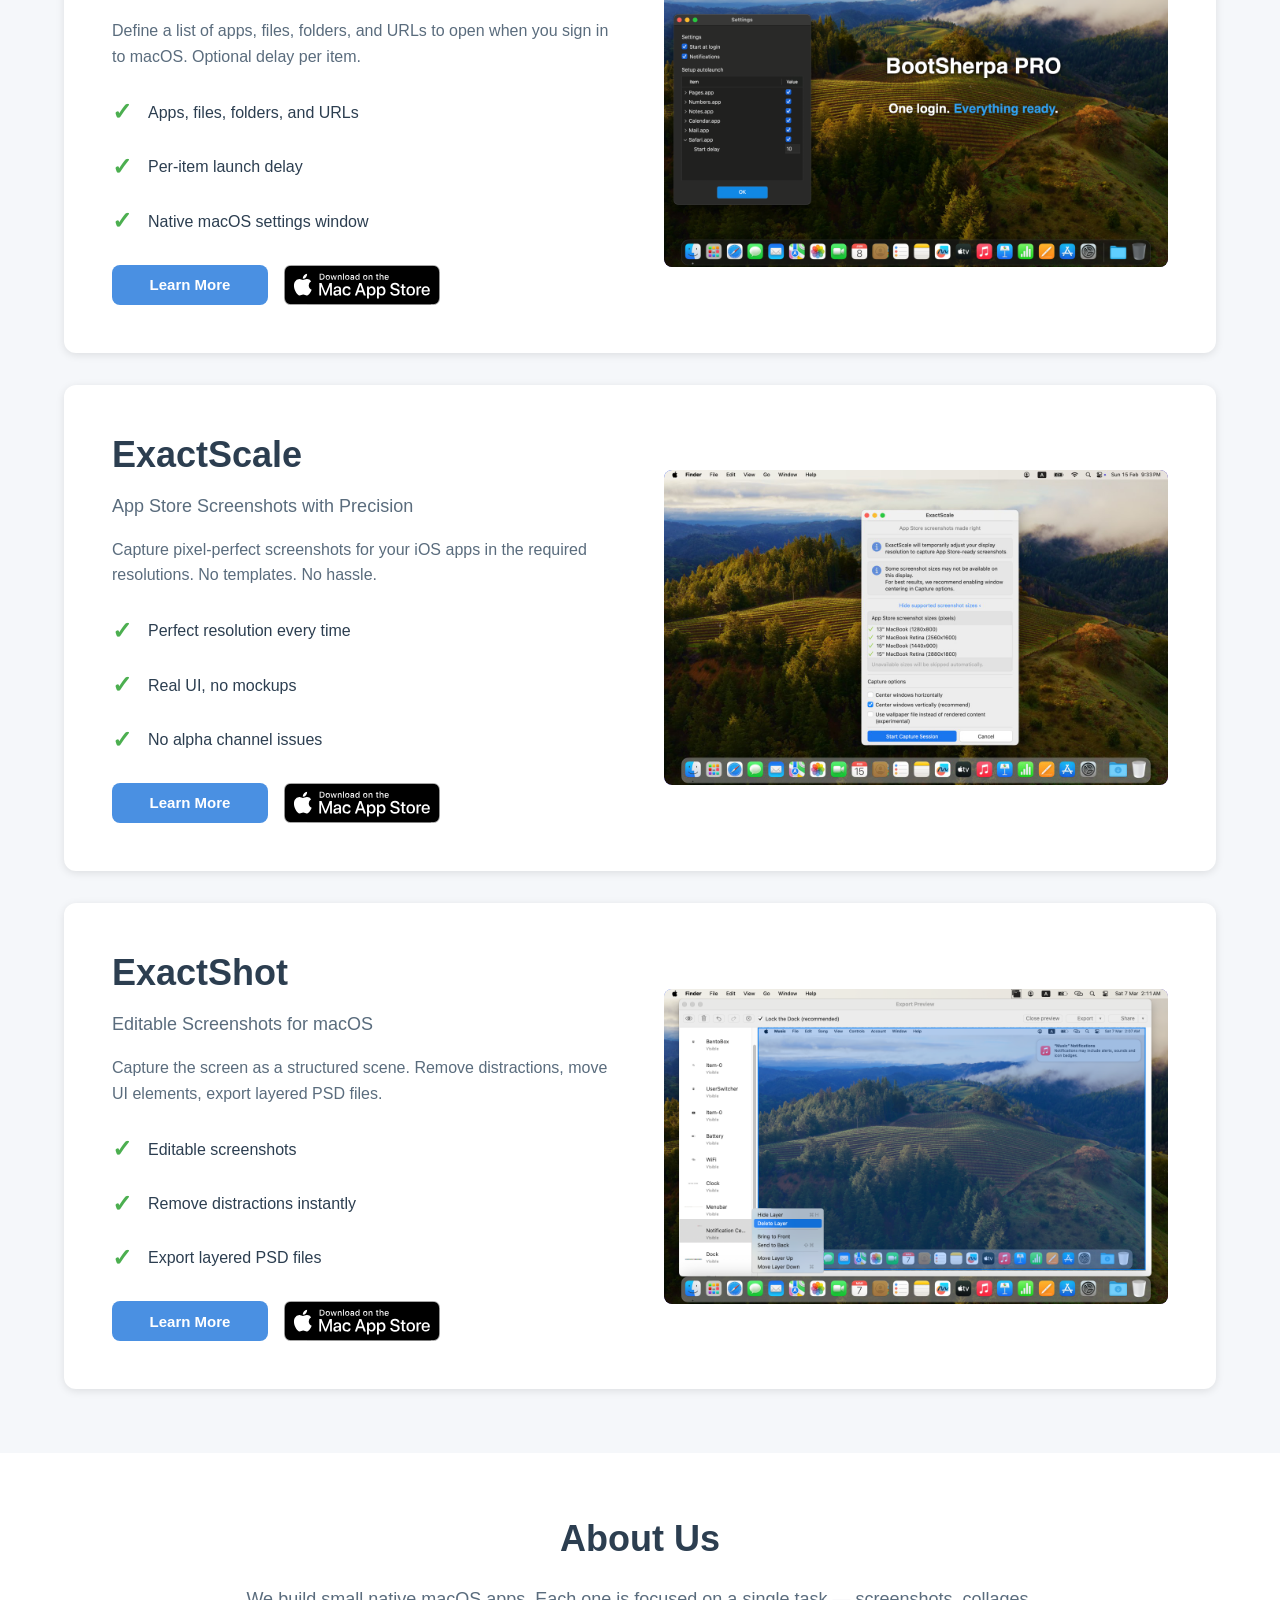
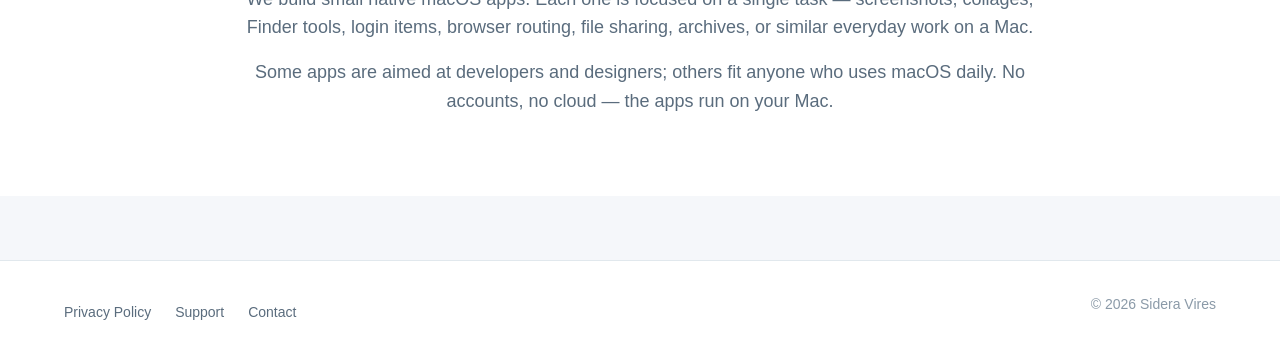
==== commit 904a7f94: "new version" ====
--- a/index.html
+++ b/index.html
@@ -42,99 +42,6 @@
     <div class="container">
       <h2 class="section-title">Our Products</h2>
 
-      <!-- Images PRO Product Card -->
-      <div class="product-card" style="margin-bottom: 32px;">
-        <div style="display: grid; grid-template-columns: 1fr 1fr; gap: 48px; align-items: center;">
-          <div>
-            <h2>Images PRO</h2>
-            <p style="font-size: 18px; margin-bottom: 16px;">Open images by the folder.</p>
-            <p>Browse a folder as a catalog, keep a large preview in the center, and open properties when you need them.</p>
-            <ul class="feature-list" style="margin: 24px 0;">
-              <li style="font-size: 16px;">Folder catalog and preview</li>
-              <li style="font-size: 16px;">Share, convert, print</li>
-              <li style="font-size: 16px;">Keyboard-first, immersive viewing</li>
-            </ul>
-            <div class="product-card-cta">
-              <a href="products/images-pro.html" class="btn btn-primary">Learn More</a>
-              <a href="https://apps.apple.com/us/app/images-pro/id6823404090?mt=12" class="mac-app-store-badge" data-app-store-id="6823404090" target="_blank" rel="noopener noreferrer">
-                <picture>
-                  <source srcset="images/Download_on_the_Mac_App_Store_Badge_US-UK_RGB_wht_092917.svg" media="(prefers-color-scheme: dark)">
-                  <img src="images/Download_on_the_Mac_App_Store_Badge_US-UK_RGB_blk_092917.svg" alt="Download on the Mac App Store">
-                </picture>
-              </a>
-            </div>
-          </div>
-          <div class="media-placeholder">
-            <div class="progressive-media">
-              <img class="progressive-media__preview product-img" src="images/images-pro-hero-preview.jpg" alt="Images PRO" loading="lazy" width="1600" height="1000" decoding="async">
-              <img class="progressive-media__full product-img" src="images/images-pro-hero.png" alt="" loading="lazy" width="1600" height="1000" decoding="async">
-            </div>
-          </div>
-        </div>
-      </div>
-
-      <!-- Directory Commander Product Card -->
-      <div class="product-card" style="margin-bottom: 32px;">
-        <div style="display: grid; grid-template-columns: 1fr 1fr; gap: 48px; align-items: center;">
-          <div>
-            <h2>Directory Commander</h2>
-            <p style="font-size: 18px; margin-bottom: 16px;">Two folders. One workspace.</p>
-            <p>Browse both locations side by side. Copy, move, and preview files without juggling Finder windows.</p>
-            <ul class="feature-list" style="margin: 24px 0;">
-              <li style="font-size: 16px;">Dual-pane browsing</li>
-              <li style="font-size: 16px;">Copy and move with progress</li>
-              <li style="font-size: 16px;">Quick Look with Space</li>
-            </ul>
-            <div class="product-card-cta">
-              <a href="products/directory-commander.html" class="btn btn-primary">Learn More</a>
-              <a href="https://apps.apple.com/us/app/directory-commander/id6819733827?mt=12" class="mac-app-store-badge" data-app-store-id="6819733827" target="_blank" rel="noopener noreferrer">
-                <picture>
-                  <source srcset="images/Download_on_the_Mac_App_Store_Badge_US-UK_RGB_wht_092917.svg" media="(prefers-color-scheme: dark)">
-                  <img src="images/Download_on_the_Mac_App_Store_Badge_US-UK_RGB_blk_092917.svg" alt="Download on the Mac App Store">
-                </picture>
-              </a>
-            </div>
-          </div>
-          <div class="media-placeholder">
-            <div class="progressive-media">
-              <img class="progressive-media__preview product-img" src="images/directory-commander-hero-preview.jpg" alt="Directory Commander" loading="lazy" width="1600" height="1000" decoding="async">
-              <img class="progressive-media__full product-img" src="images/directory-commander-hero.png" alt="" loading="lazy" width="1600" height="1000" decoding="async">
-            </div>
-          </div>
-        </div>
-      </div>
-
-      <!-- Link Creator Product Card -->
-      <div class="product-card" style="margin-bottom: 32px;">
-        <div style="display: grid; grid-template-columns: 1fr 1fr; gap: 48px; align-items: center;">
-          <div>
-            <h2>Link Creator</h2>
-            <p style="font-size: 18px; margin-bottom: 16px;">The links you need, ready.</p>
-            <p>Create desktop shortcuts from URLs and open them in the right app — App Store, Music, Safari, and more.</p>
-            <ul class="feature-list" style="margin: 24px 0;">
-              <li style="font-size: 16px;">shortcuts from any URL</li>
-              <li style="font-size: 16px;">Universal Links → app schemes</li>
-              <li style="font-size: 16px;">App icons on the Desktop</li>
-            </ul>
-            <div class="product-card-cta">
-              <a href="products/link-creator.html" class="btn btn-primary">Learn More</a>
-              <a href="https://apps.apple.com/us/app/link-creator/id6820577602?mt=12" class="mac-app-store-badge" data-app-store-id="6820577602" target="_blank" rel="noopener noreferrer">
-                <picture>
-                  <source srcset="images/Download_on_the_Mac_App_Store_Badge_US-UK_RGB_wht_092917.svg" media="(prefers-color-scheme: dark)">
-                  <img src="images/Download_on_the_Mac_App_Store_Badge_US-UK_RGB_blk_092917.svg" alt="Download on the Mac App Store">
-                </picture>
-              </a>
-            </div>
-          </div>
-          <div class="media-placeholder">
-            <div class="progressive-media">
-              <img class="progressive-media__preview product-img" src="images/link-creator-hero-preview.jpg" alt="Link Creator" loading="lazy" width="1600" height="1000" decoding="async">
-              <img class="progressive-media__full product-img" src="images/link-creator-hero.png" alt="" loading="lazy" width="1600" height="1000" decoding="async">
-            </div>
-          </div>
-        </div>
-      </div>
-
       <!-- Novvs Product Card -->
       <div class="product-card" style="margin-bottom: 32px;">
         <div style="display: grid; grid-template-columns: 1fr 1fr; gap: 48px; align-items: center;">
@@ -393,7 +300,7 @@
     <div class="container">
       <div style="max-width: 800px; margin: 0 auto; text-align: center;">
         <h2>About Us</h2>
-        <p style="font-size: 18px;">We build small native macOS apps. Each one is focused on a single task — screenshots, photo viewing, collages, Finder tools, file managers, shortcuts, login items, browser routing, file sharing, archives, or similar everyday work on a Mac.</p>
+        <p style="font-size: 18px;">We build small native macOS apps. Each one is focused on a single task — screenshots, collages, Finder tools, login items, browser routing, file sharing, archives, or similar everyday work on a Mac.</p>
         <p style="font-size: 18px;">Some apps are aimed at developers and designers; others fit anyone who uses macOS daily. No accounts, no cloud — the apps run on your Mac.</p>
       </div>
     </div>
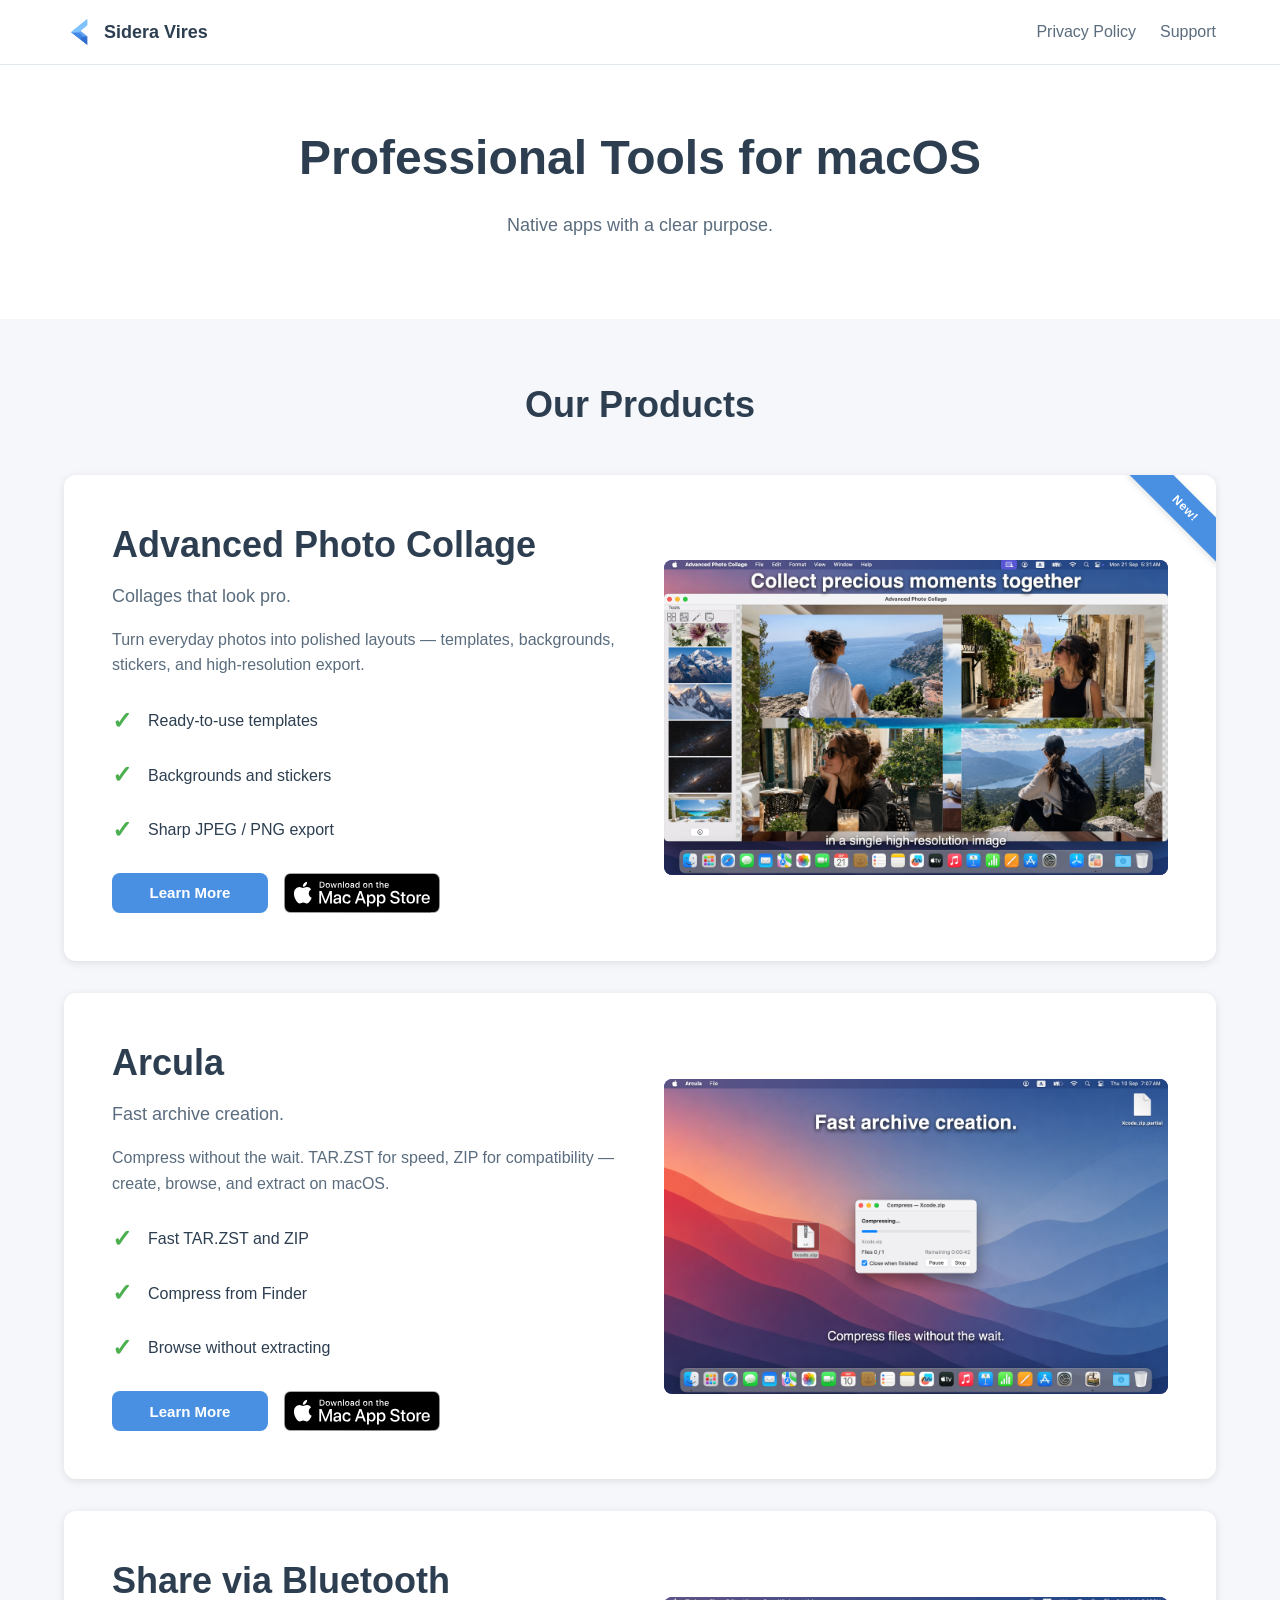
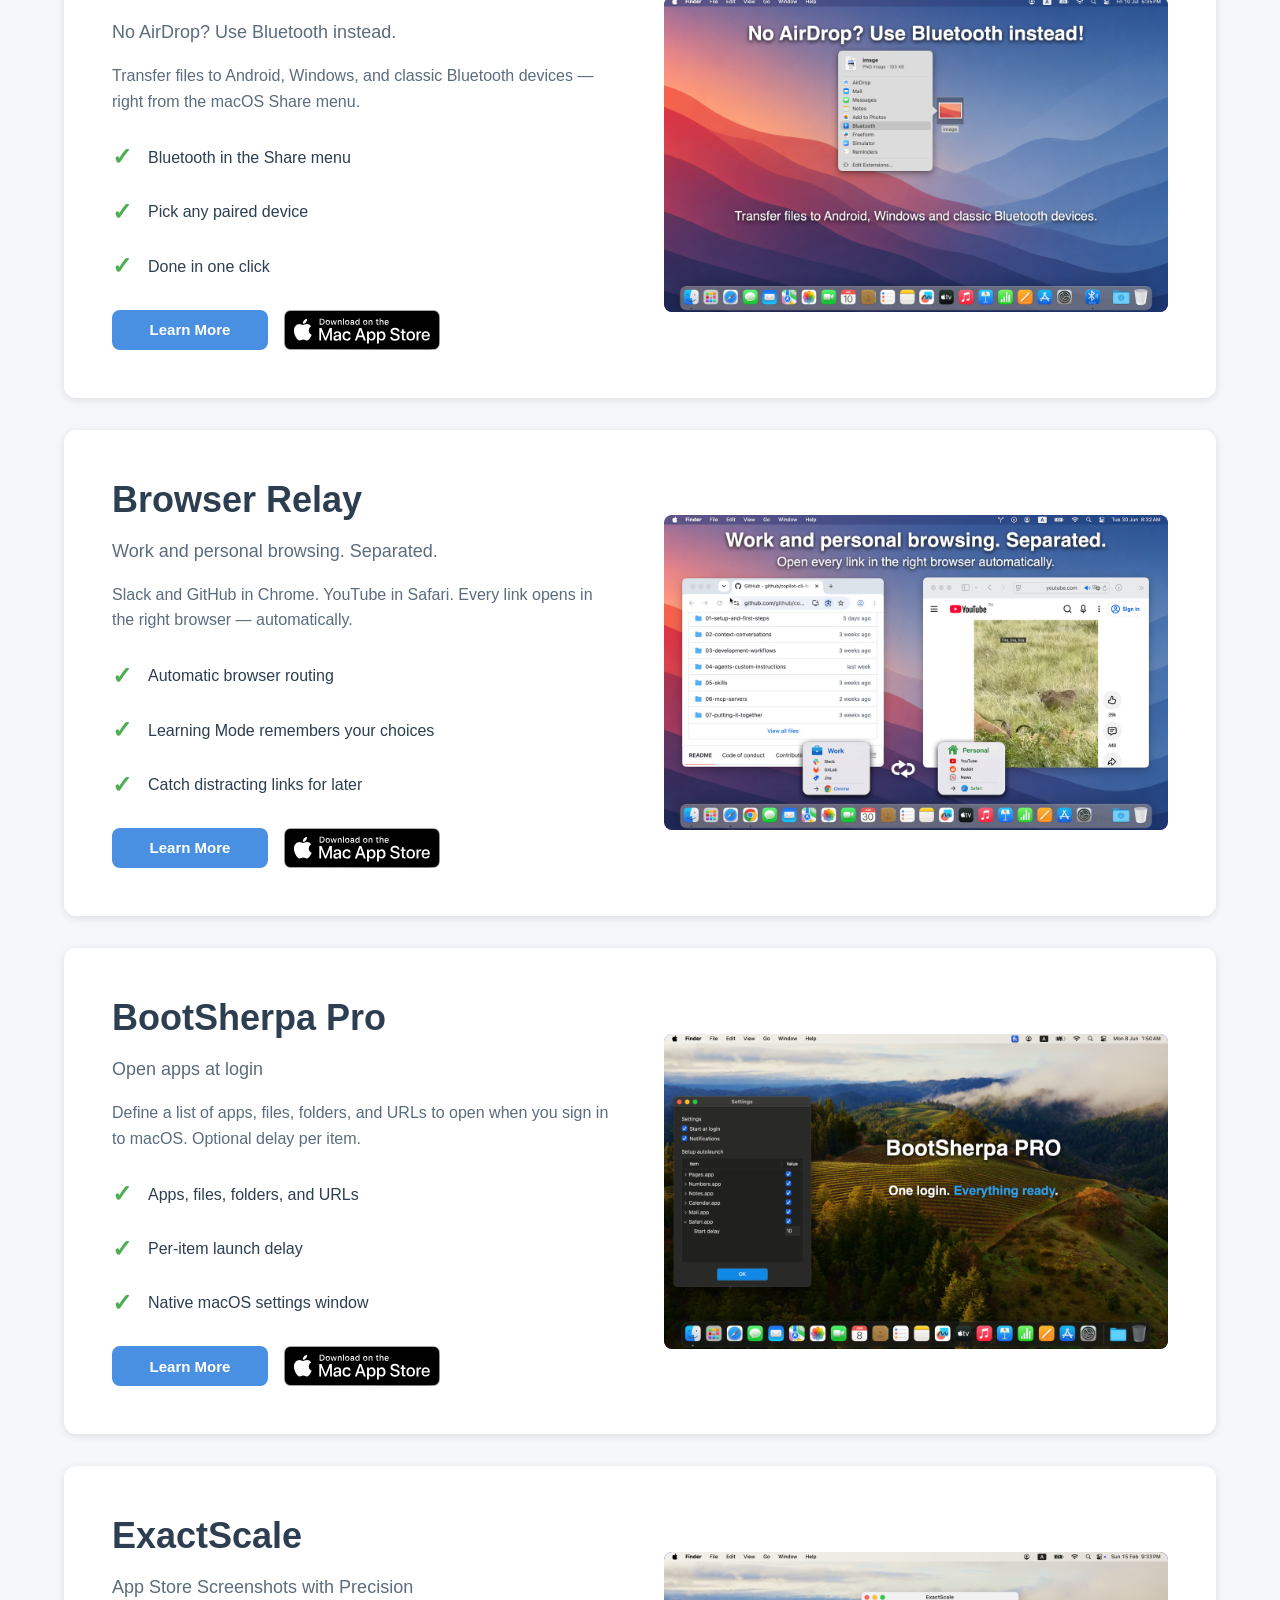
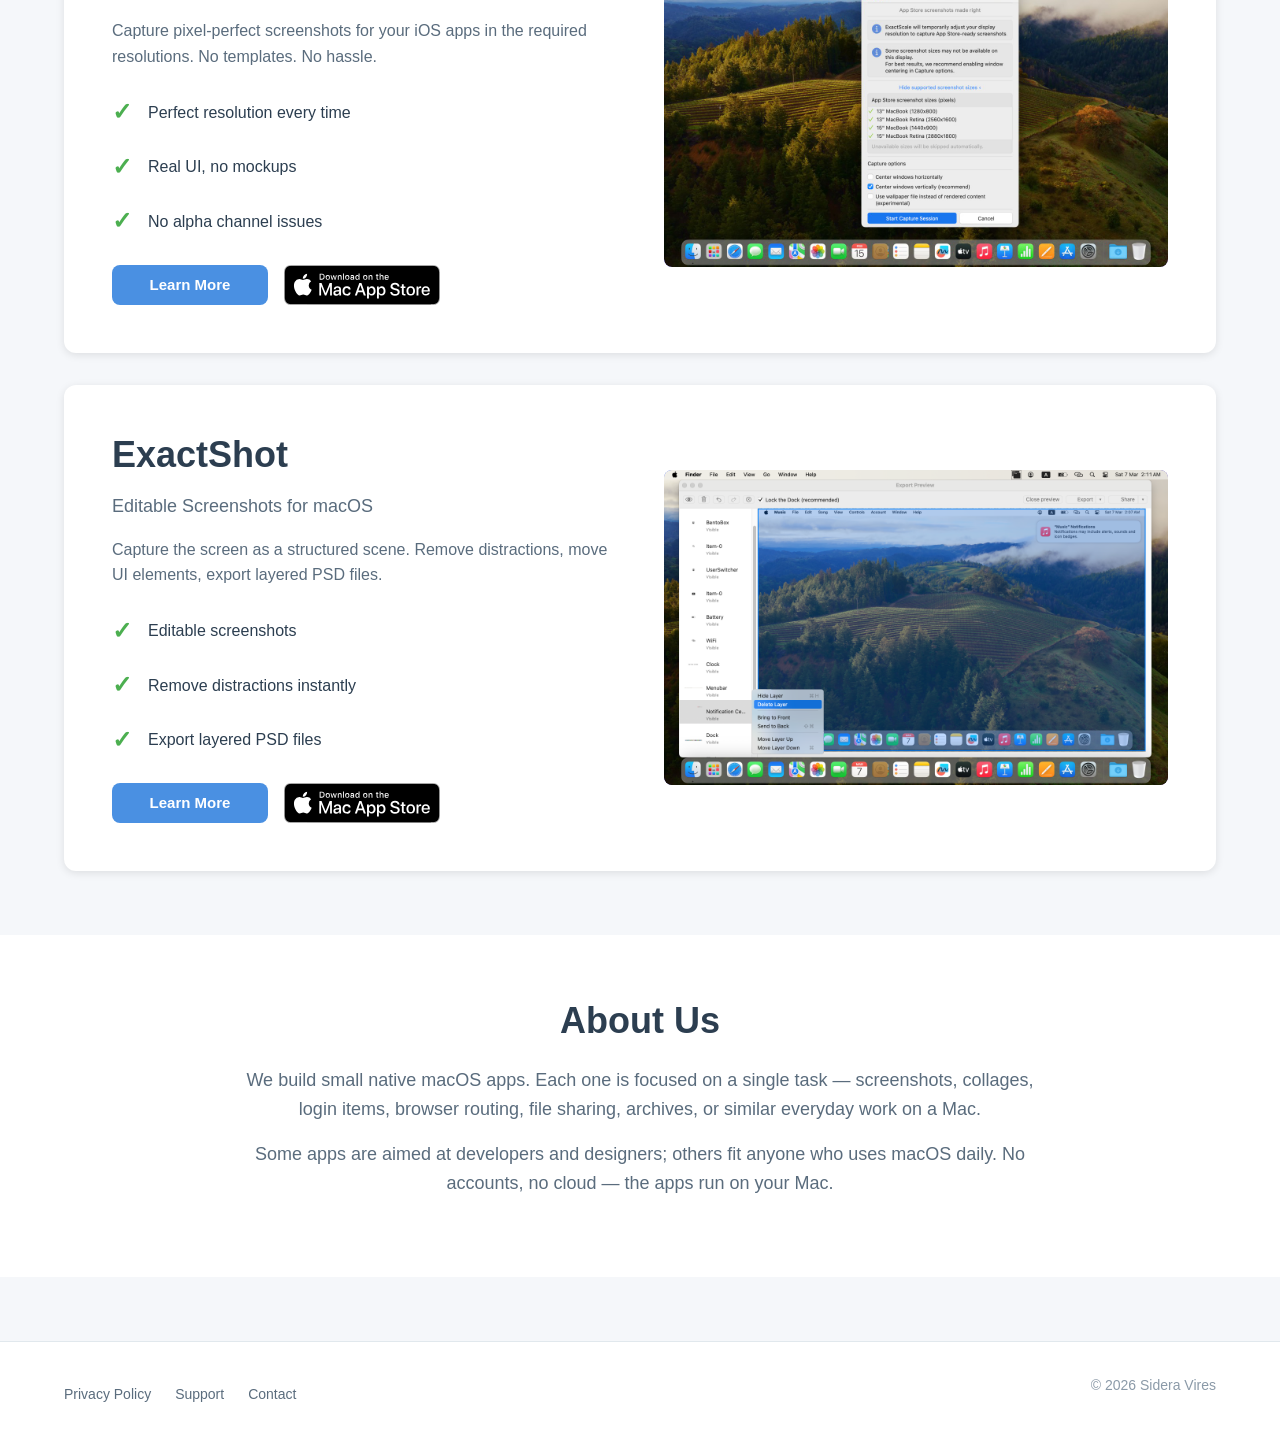
==== commit ae694d7c: "new version" ====
--- a/index.html
+++ b/index.html
@@ -42,37 +42,6 @@
     <div class="container">
       <h2 class="section-title">Our Products</h2>
 
-      <!-- Novvs Product Card -->
-      <div class="product-card" style="margin-bottom: 32px;">
-        <div style="display: grid; grid-template-columns: 1fr 1fr; gap: 48px; align-items: center;">
-          <div>
-            <h2>Novvs</h2>
-            <p style="font-size: 18px; margin-bottom: 16px;">New file, right where you are.</p>
-            <p>Right-click in Finder and create files from templates — built-in or your own — without leaving the folder.</p>
-            <ul class="feature-list" style="margin: 24px 0;">
-              <li style="font-size: 16px;">New File menu in Finder</li>
-              <li style="font-size: 16px;">Built-in and custom templates</li>
-              <li style="font-size: 16px;">Silent create in granted folders</li>
-            </ul>
-            <div class="product-card-cta">
-              <a href="products/novvs.html" class="btn btn-primary">Learn More</a>
-              <a href="https://apps.apple.com/us/app/novvs/id6795161321?mt=12" class="mac-app-store-badge" data-app-store-id="6795161321" target="_blank" rel="noopener noreferrer">
-                <picture>
-                  <source srcset="images/Download_on_the_Mac_App_Store_Badge_US-UK_RGB_wht_092917.svg" media="(prefers-color-scheme: dark)">
-                  <img src="images/Download_on_the_Mac_App_Store_Badge_US-UK_RGB_blk_092917.svg" alt="Download on the Mac App Store">
-                </picture>
-              </a>
-            </div>
-          </div>
-          <div class="media-placeholder">
-            <div class="progressive-media">
-              <img class="progressive-media__preview product-img" src="images/novvs-hero-preview.jpg" alt="Novvs" loading="lazy" width="1600" height="1000" decoding="async">
-              <img class="progressive-media__full product-img" src="images/novvs-hero.png" alt="" loading="lazy" width="1600" height="1000" decoding="async">
-            </div>
-          </div>
-        </div>
-      </div>
-
       <!-- Advanced Photo Collage Product Card -->
       <div class="product-card" style="margin-bottom: 32px;">
         <div style="display: grid; grid-template-columns: 1fr 1fr; gap: 48px; align-items: center;">
@@ -300,7 +269,7 @@
     <div class="container">
       <div style="max-width: 800px; margin: 0 auto; text-align: center;">
         <h2>About Us</h2>
-        <p style="font-size: 18px;">We build small native macOS apps. Each one is focused on a single task — screenshots, collages, Finder tools, login items, browser routing, file sharing, archives, or similar everyday work on a Mac.</p>
+        <p style="font-size: 18px;">We build small native macOS apps. Each one is focused on a single task — screenshots, collages, login items, browser routing, file sharing, archives, or similar everyday work on a Mac.</p>
         <p style="font-size: 18px;">Some apps are aimed at developers and designers; others fit anyone who uses macOS daily. No accounts, no cloud — the apps run on your Mac.</p>
       </div>
     </div>
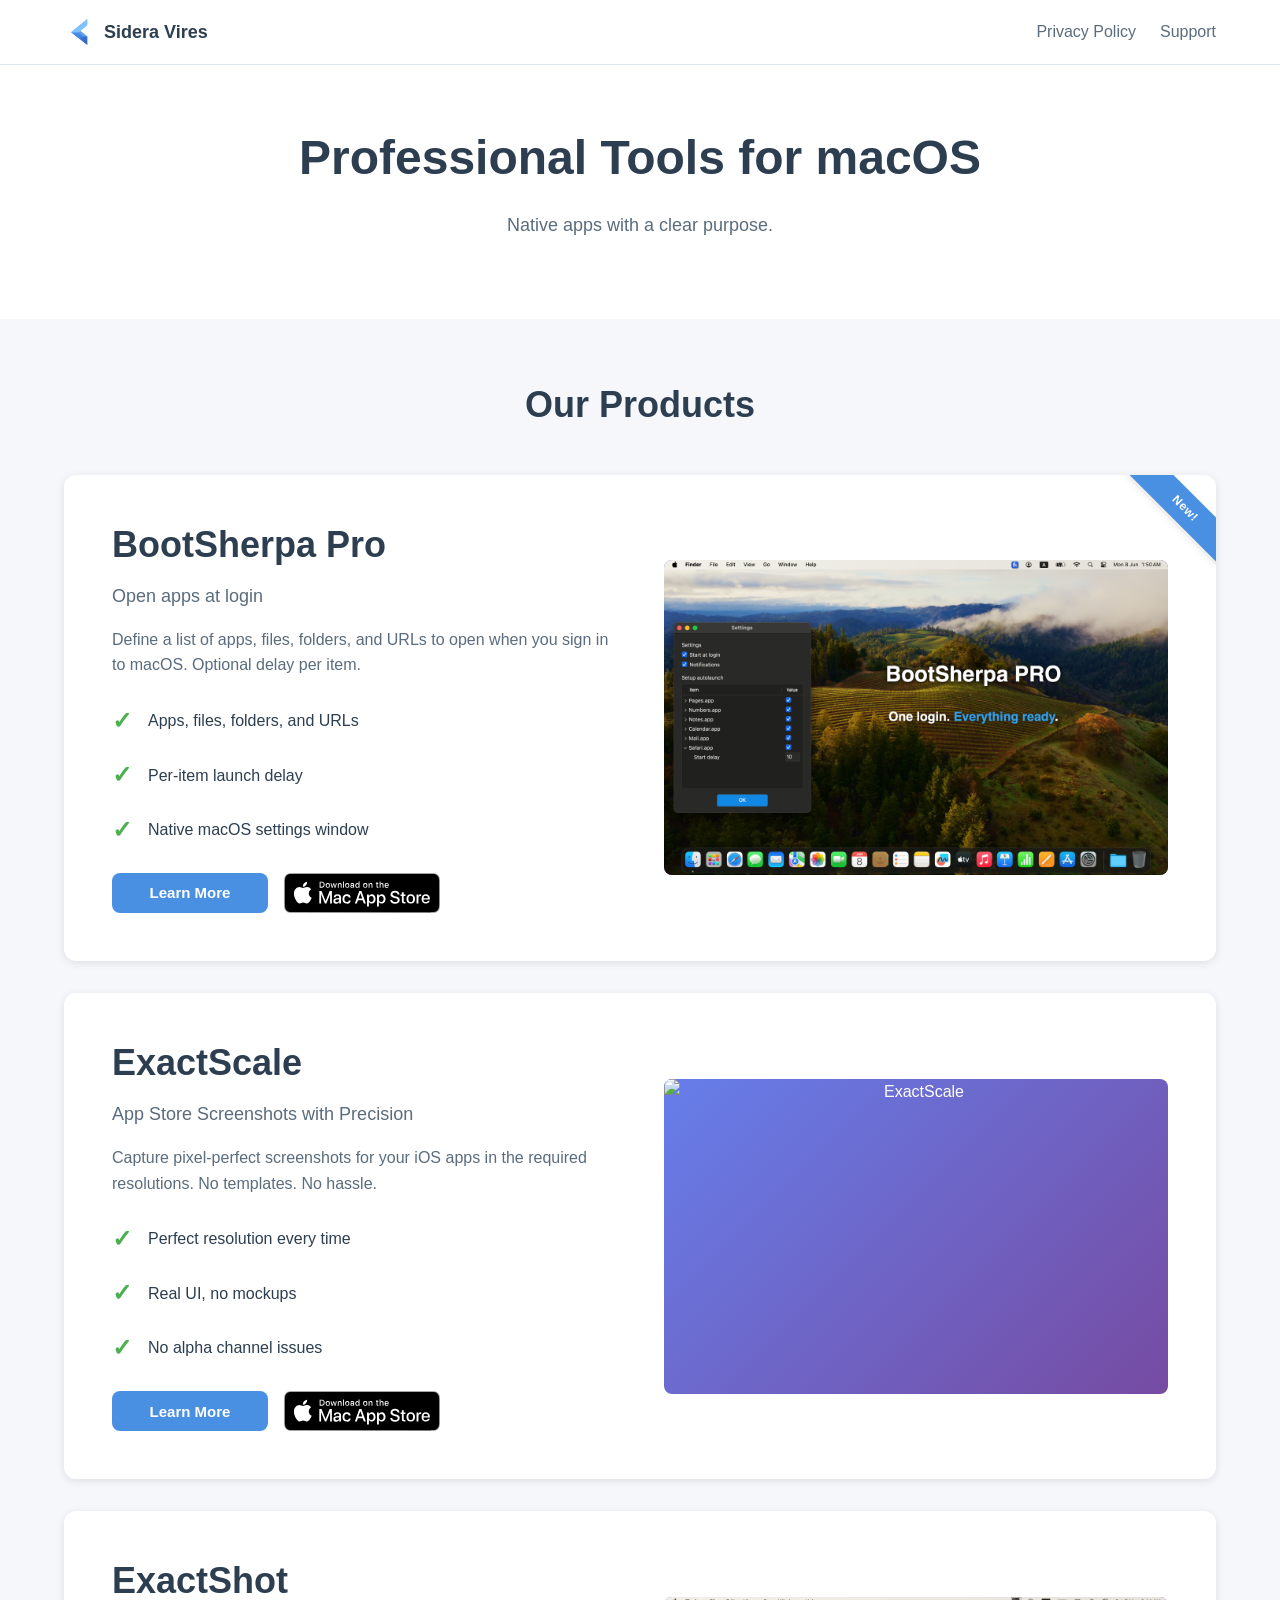
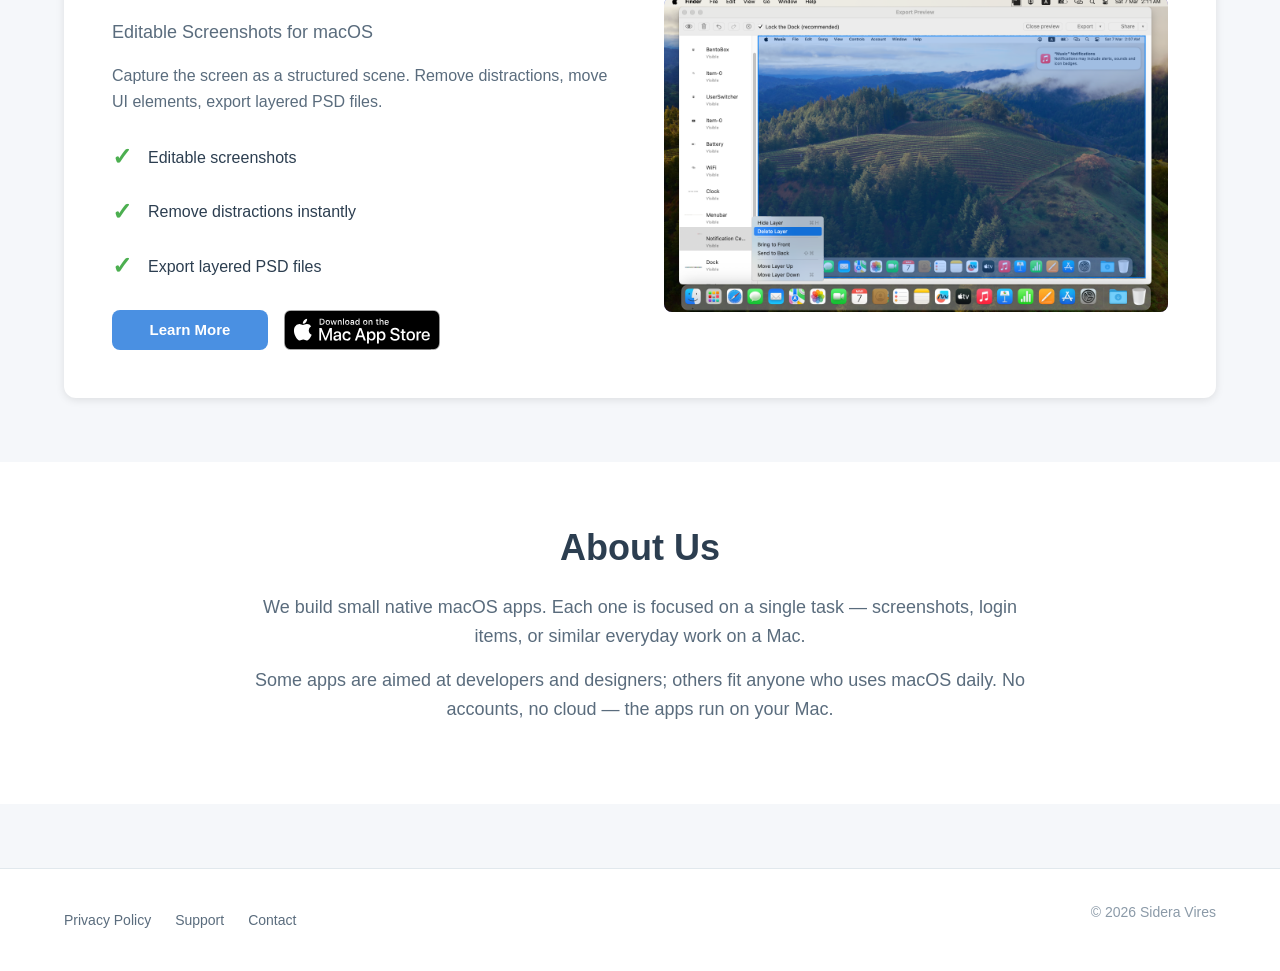
==== commit cc4e7592: "new version" ====
--- a/index.html
+++ b/index.html
@@ -42,130 +42,6 @@
     <div class="container">
       <h2 class="section-title">Our Products</h2>
 
-      <!-- Advanced Photo Collage Product Card -->
-      <div class="product-card" style="margin-bottom: 32px;">
-        <div style="display: grid; grid-template-columns: 1fr 1fr; gap: 48px; align-items: center;">
-          <div>
-            <h2>Advanced Photo Collage</h2>
-            <p style="font-size: 18px; margin-bottom: 16px;">Collages that look pro.</p>
-            <p>Turn everyday photos into polished layouts — templates, backgrounds, stickers, and high-resolution export.</p>
-            <ul class="feature-list" style="margin: 24px 0;">
-              <li style="font-size: 16px;">Ready-to-use templates</li>
-              <li style="font-size: 16px;">Backgrounds and stickers</li>
-              <li style="font-size: 16px;">Sharp JPEG / PNG export</li>
-            </ul>
-            <div class="product-card-cta">
-              <a href="products/advanced-photo-collage.html" class="btn btn-primary">Learn More</a>
-              <a href="https://apps.apple.com/us/app/advanced-photo-collage/id6797552985?mt=12" class="mac-app-store-badge" data-app-store-id="6797552985" target="_blank" rel="noopener noreferrer">
-                <picture>
-                  <source srcset="images/Download_on_the_Mac_App_Store_Badge_US-UK_RGB_wht_092917.svg" media="(prefers-color-scheme: dark)">
-                  <img src="images/Download_on_the_Mac_App_Store_Badge_US-UK_RGB_blk_092917.svg" alt="Download on the Mac App Store">
-                </picture>
-              </a>
-            </div>
-          </div>
-          <div class="media-placeholder">
-            <div class="progressive-media">
-              <img class="progressive-media__preview product-img" src="images/advanced-photo-collage-hero-preview.jpg" alt="Advanced Photo Collage" loading="lazy" width="1600" height="1000" decoding="async">
-              <img class="progressive-media__full product-img" src="images/advanced-photo-collage-hero.png" alt="" loading="lazy" width="1600" height="1000" decoding="async">
-            </div>
-          </div>
-        </div>
-      </div>
-
-      <!-- Arcula Product Card -->
-      <div class="product-card" style="margin-bottom: 32px;">
-        <div style="display: grid; grid-template-columns: 1fr 1fr; gap: 48px; align-items: center;">
-          <div>
-            <h2>Arcula</h2>
-            <p style="font-size: 18px; margin-bottom: 16px;">Fast archive creation.</p>
-            <p>Compress without the wait. TAR.ZST for speed, ZIP for compatibility — create, browse, and extract on macOS.</p>
-            <ul class="feature-list" style="margin: 24px 0;">
-              <li style="font-size: 16px;">Fast TAR.ZST and ZIP</li>
-              <li style="font-size: 16px;">Compress from Finder</li>
-              <li style="font-size: 16px;">Browse without extracting</li>
-            </ul>
-            <div class="product-card-cta">
-              <a href="products/arcula.html" class="btn btn-primary">Learn More</a>
-              <a href="https://apps.apple.com/us/app/arcula/id6805182779?mt=12" class="mac-app-store-badge" data-app-store-id="6805182779" target="_blank" rel="noopener noreferrer">
-                <picture>
-                  <source srcset="images/Download_on_the_Mac_App_Store_Badge_US-UK_RGB_wht_092917.svg" media="(prefers-color-scheme: dark)">
-                  <img src="images/Download_on_the_Mac_App_Store_Badge_US-UK_RGB_blk_092917.svg" alt="Download on the Mac App Store">
-                </picture>
-              </a>
-            </div>
-          </div>
-          <div class="media-placeholder">
-            <div class="progressive-media">
-              <img class="progressive-media__preview product-img" src="images/arcula-hero-preview.jpg" alt="Arcula" loading="lazy" width="2560" height="1600" decoding="async">
-              <img class="progressive-media__full product-img" src="images/arcula-hero.png" alt="" loading="lazy" width="2560" height="1600" decoding="async">
-            </div>
-          </div>
-        </div>
-      </div>
-
-      <!-- Share via Bluetooth Product Card -->
-      <div class="product-card" style="margin-bottom: 32px;">
-        <div style="display: grid; grid-template-columns: 1fr 1fr; gap: 48px; align-items: center;">
-          <div>
-            <h2>Share via Bluetooth</h2>
-            <p style="font-size: 18px; margin-bottom: 16px;">No AirDrop? Use Bluetooth instead.</p>
-            <p>Transfer files to Android, Windows, and classic Bluetooth devices — right from the macOS Share menu.</p>
-            <ul class="feature-list" style="margin: 24px 0;">
-              <li style="font-size: 16px;">Bluetooth in the Share menu</li>
-              <li style="font-size: 16px;">Pick any paired device</li>
-              <li style="font-size: 16px;">Done in one click</li>
-            </ul>
-            <div class="product-card-cta">
-              <a href="products/share-via-bluetooth.html" class="btn btn-primary">Learn More</a>
-              <a href="https://apps.apple.com/us/app/share-via-bluetooth/id6786298052?mt=12" class="mac-app-store-badge" data-app-store-id="6786298052" target="_blank" rel="noopener noreferrer">
-                <picture>
-                  <source srcset="images/Download_on_the_Mac_App_Store_Badge_US-UK_RGB_wht_092917.svg" media="(prefers-color-scheme: dark)">
-                  <img src="images/Download_on_the_Mac_App_Store_Badge_US-UK_RGB_blk_092917.svg" alt="Download on the Mac App Store">
-                </picture>
-              </a>
-            </div>
-          </div>
-          <div class="media-placeholder">
-            <div class="progressive-media">
-              <img class="progressive-media__preview product-img" src="images/share-via-bluetooth-hero-preview.jpg" alt="Share via Bluetooth" loading="lazy" width="2560" height="1600" decoding="async">
-              <img class="progressive-media__full product-img" src="images/share-via-bluetooth-hero.png" alt="" loading="lazy" width="2560" height="1600" decoding="async">
-            </div>
-          </div>
-        </div>
-      </div>
-
-      <!-- Browser Relay Product Card -->
-      <div class="product-card" style="margin-bottom: 32px;">
-        <div style="display: grid; grid-template-columns: 1fr 1fr; gap: 48px; align-items: center;">
-          <div>
-            <h2>Browser Relay</h2>
-            <p style="font-size: 18px; margin-bottom: 16px;">Work and personal browsing. Separated.</p>
-            <p>Slack and GitHub in Chrome. YouTube in Safari. Every link opens in the right browser — automatically.</p>
-            <ul class="feature-list" style="margin: 24px 0;">
-              <li style="font-size: 16px;">Automatic browser routing</li>
-              <li style="font-size: 16px;">Learning Mode remembers your choices</li>
-              <li style="font-size: 16px;">Catch distracting links for later</li>
-            </ul>
-            <div class="product-card-cta">
-              <a href="products/browser-relay.html" class="btn btn-primary">Learn More</a>
-              <a href="https://apps.apple.com/us/app/browser-relay/id6772131354?mt=12" class="mac-app-store-badge" data-app-store-id="6772131354" target="_blank" rel="noopener noreferrer">
-                <picture>
-                  <source srcset="images/Download_on_the_Mac_App_Store_Badge_US-UK_RGB_wht_092917.svg" media="(prefers-color-scheme: dark)">
-                  <img src="images/Download_on_the_Mac_App_Store_Badge_US-UK_RGB_blk_092917.svg" alt="Download on the Mac App Store">
-                </picture>
-              </a>
-            </div>
-          </div>
-          <div class="media-placeholder">
-            <div class="progressive-media">
-              <img class="progressive-media__preview product-img" src="images/browser-relay-hero-preview.jpg" alt="Browser Relay" loading="lazy" width="2560" height="1600" decoding="async">
-              <img class="progressive-media__full product-img" src="images/browser-relay-hero.png" alt="" loading="lazy" width="2560" height="1600" decoding="async">
-            </div>
-          </div>
-        </div>
-      </div>
-
       <!-- BootSherpa Pro Product Card -->
       <div class="product-card" style="margin-bottom: 32px;">
         <div style="display: grid; grid-template-columns: 1fr 1fr; gap: 48px; align-items: center;">
@@ -189,10 +65,7 @@
             </div>
           </div>
           <div class="media-placeholder">
-            <div class="progressive-media">
-              <img class="progressive-media__preview product-img" src="images/bootsherpa-hero-preview.jpg" alt="BootSherpa Pro" loading="lazy" width="2560" height="1600" decoding="async">
-              <img class="progressive-media__full product-img" src="images/bootsherpa-hero.png" alt="" loading="lazy" width="2560" height="1600" decoding="async">
-            </div>
+            <img src="images/bootsherpa-hero.png" alt="BootSherpa Pro" loading="lazy" width="1600" height="900" class="product-img">
           </div>
         </div>
       </div>
@@ -223,10 +96,7 @@
           </div>
 
           <div class="media-placeholder">
-            <div class="progressive-media">
-              <img class="progressive-media__preview product-img" src="images/hero-preview.jpg" alt="ExactScale" loading="lazy" width="2560" height="1600" decoding="async">
-              <img class="progressive-media__full product-img" src="images/hero.png" alt="" loading="lazy" width="2560" height="1600" decoding="async">
-            </div>
+            <img src="images/hero.png" alt="ExactScale" loading="lazy" width="1600" height="1000" class="product-img">
           </div>
         </div>
       </div>
@@ -254,10 +124,7 @@
             </div>
           </div>
           <div class="media-placeholder">
-            <div class="progressive-media">
-              <img class="progressive-media__preview product-img" src="images/es-step2-preview.jpg" alt="" role="presentation" loading="lazy" width="2560" height="1600" decoding="async">
-              <img class="progressive-media__full product-img" src="images/es-step2.png" alt="" role="presentation" loading="lazy" width="2560" height="1600" decoding="async">
-            </div>
+            <img src="images/es-step2.png" alt="" role="presentation" loading="lazy" width="200" height="200" class="product-img" style="object-fit: contain;">
           </div>
         </div>
       </div>
@@ -269,7 +136,7 @@
     <div class="container">
       <div style="max-width: 800px; margin: 0 auto; text-align: center;">
         <h2>About Us</h2>
-        <p style="font-size: 18px;">We build small native macOS apps. Each one is focused on a single task — screenshots, collages, login items, browser routing, file sharing, archives, or similar everyday work on a Mac.</p>
+        <p style="font-size: 18px;">We build small native macOS apps. Each one is focused on a single task — screenshots, login items, or similar everyday work on a Mac.</p>
         <p style="font-size: 18px;">Some apps are aimed at developers and designers; others fit anyone who uses macOS daily. No accounts, no cloud — the apps run on your Mac.</p>
       </div>
     </div>
@@ -290,6 +157,5 @@
   </footer>
   <script src="js/product-new-ribbon.js"></script>
   <script src="js/app-store-links.js"></script>
-  <script src="js/progressive-images.js"></script>
 </body>
 </html>
--- a/css/styles.css
+++ b/css/styles.css
@@ -357,104 +357,6 @@
   min-width: 0;
 }
 
-.section-content--balanced {
-  display: grid;
-  grid-template-columns: 1fr 1.15fr;
-  gap: var(--spacing-xl);
-  align-items: center;
-}
-
-.section-content--balanced > * {
-  flex: unset;
-  min-width: 0;
-}
-
-.section-content--reverse.section-content--balanced {
-  grid-template-columns: 1.15fr 1fr;
-}
-
-.section-content--reverse .section-text {
-  order: 2;
-}
-
-.section-content--reverse .product-showcase,
-.section-content--reverse .progressive-media {
-  order: 1;
-}
-
-.section-text h3 {
-  font-size: var(--font-size-h3);
-  margin-bottom: var(--spacing-sm);
-}
-
-.section-text p {
-  color: var(--text-medium);
-  margin-bottom: var(--spacing-md);
-}
-
-.section-text p:last-child {
-  margin-bottom: 0;
-}
-
-.showcase-wrap {
-  margin-top: var(--spacing-xl);
-}
-
-.product-showcase {
-  width: 100%;
-  height: auto;
-  border-radius: var(--border-radius-large);
-  box-shadow: 0 12px 40px rgba(0, 0, 0, 0.14);
-  display: block;
-}
-
-/* Fast JPG preview, then full PNG reveals over it */
-.progressive-media {
-  position: relative;
-  overflow: hidden;
-  width: 100%;
-  border-radius: var(--border-radius-large);
-  box-shadow: 0 12px 40px rgba(0, 0, 0, 0.14);
-  background: var(--bg-light, #e8e8ed);
-  isolation: isolate;
-}
-
-.progressive-media__preview,
-.progressive-media__full {
-  display: block;
-  width: 100%;
-  height: auto;
-}
-
-.progressive-media__full {
-  position: absolute;
-  left: 0;
-  top: 0;
-  width: 100%;
-  height: 100%;
-  object-fit: cover;
-  opacity: 0;
-  clip-path: inset(0 0 100% 0);
-  pointer-events: none;
-}
-
-.progressive-media.is-loaded .progressive-media__full {
-  opacity: 1;
-  clip-path: inset(0 0 0 0);
-  transition: clip-path 0.9s cubic-bezier(0.22, 1, 0.36, 1), opacity 0.2s ease;
-}
-
-@media (prefers-reduced-motion: reduce) {
-  .progressive-media__full {
-    clip-path: none;
-    transition: opacity 0.25s ease;
-  }
-
-  .progressive-media.is-loaded .progressive-media__full {
-    clip-path: none;
-  }
-}
-
 /* Feature List */
 .feature-list {
   list-style: none;
@@ -717,18 +619,6 @@
   object-fit: contain;
 }
 
-.media-placeholder > .progressive-media,
-.hero-image > .progressive-media,
-.step-image > .progressive-media {
-  position: absolute;
-  inset: 0;
-  width: 100%;
-  height: 100%;
-  box-shadow: none;
-  border-radius: inherit;
-  background: transparent;
-}
-
 /* Content Page Styles */
 .content-page {
   background-color: var(--bg-white);
@@ -764,8 +654,7 @@
   transition: transform var(--transition-normal), box-shadow var(--transition-normal);
 }
 
-.product-card--new,
-.product-card--coming-soon {
+.product-card--new {
   position: relative;
   overflow: hidden;
 }
@@ -788,16 +677,6 @@
   pointer-events: none;
 }
 
-.product-card__ribbon--coming-soon {
-  top: 20px;
-  right: -42px;
-  width: 160px;
-  background: #93f82f;
-  color: #000;
-  font-size: 11px;
-  letter-spacing: 0.03em;
-}
-
 .product-card:hover {
   transform: translateY(-4px);
   box-shadow: 0 8px 24px rgba(0, 0, 0, 0.15);
@@ -805,7 +684,6 @@
 
 .product-card--coming-soon:hover {
   transform: none;
-  box-shadow: 0 2px 8px rgba(0, 0, 0, 0.1);
 }
 
 .product-card h2 {
@@ -842,16 +720,6 @@
   .section-content > *:first-child,
   .section-content > *:last-child {
     flex: 0 0 auto;
-  }
-
-  .section-content--balanced {
-    grid-template-columns: 1fr;
-  }
-
-  .section-content--reverse .section-text,
-  .section-content--reverse .product-showcase,
-  .section-content--reverse .progressive-media {
-    order: unset;
   }
   
   .step {
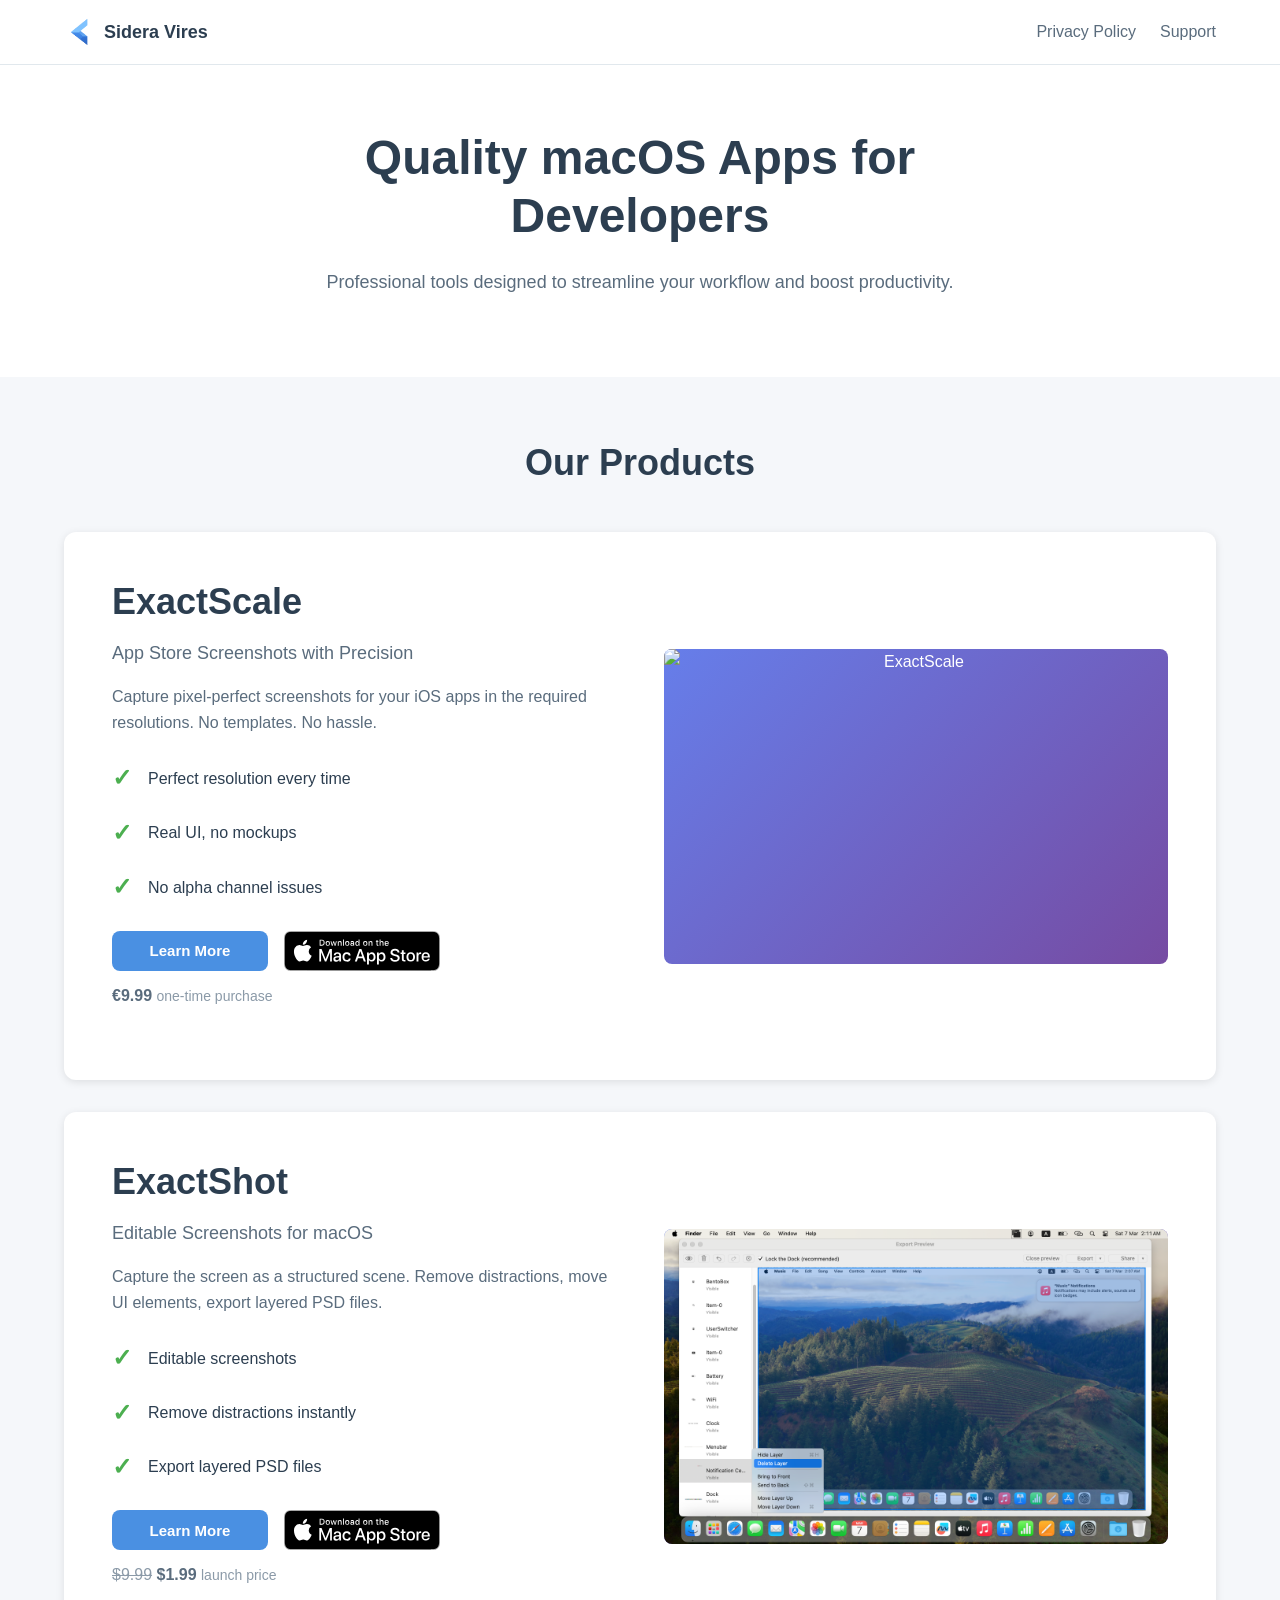
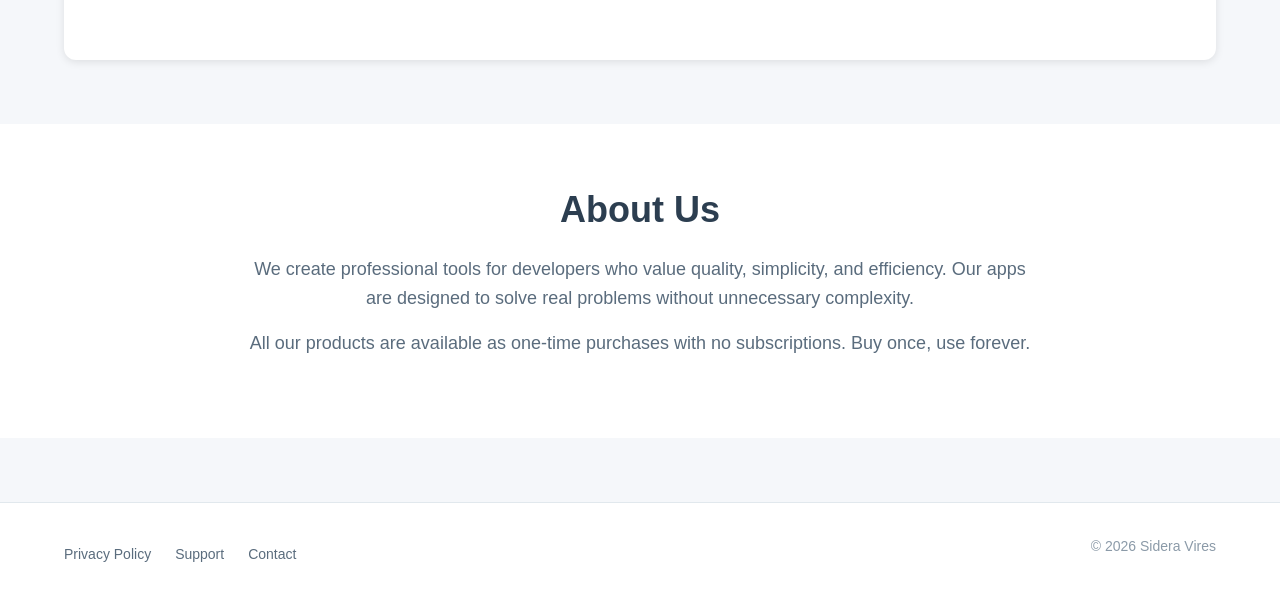
==== commit e66760ae: "exactshot-launchprice" ====
--- a/index.html
+++ b/index.html
@@ -4,7 +4,7 @@
   <meta charset="UTF-8">
   <meta name="viewport" content="width=device-width, initial-scale=1.0">
   <meta name="color-scheme" content="light dark">
-  <title>Sidera Vires - Professional Tools for macOS</title>
+  <title>Sidera Vires - Quality macOS Apps for Developers</title>
   <link rel="icon" href="images/sidera-logo.png" type="image/png">
   <link rel="stylesheet" href="css/styles.css">
 </head>
@@ -31,44 +31,16 @@
   <section class="hero">
     <div class="container">
       <div style="text-align: center; max-width: 800px; margin: 0 auto;">
-        <h1>Professional Tools for macOS</h1>
-        <p class="hero-subtitle">Native apps with a clear purpose.</p>
+        <h1>Quality macOS Apps for Developers</h1>
+        <p class="hero-subtitle">Professional tools designed to streamline your workflow and boost productivity.</p>
       </div>
     </div>
   </section>
 
   <!-- Products Section -->
-  <section class="section" id="products">
+  <section class="section">
     <div class="container">
       <h2 class="section-title">Our Products</h2>
-
-      <!-- BootSherpa Pro Product Card -->
-      <div class="product-card" style="margin-bottom: 32px;">
-        <div style="display: grid; grid-template-columns: 1fr 1fr; gap: 48px; align-items: center;">
-          <div>
-            <h2>BootSherpa Pro</h2>
-            <p style="font-size: 18px; margin-bottom: 16px;">Open apps at login</p>
-            <p>Define a list of apps, files, folders, and URLs to open when you sign in to macOS. Optional delay per item.</p>
-            <ul class="feature-list" style="margin: 24px 0;">
-              <li style="font-size: 16px;">Apps, files, folders, and URLs</li>
-              <li style="font-size: 16px;">Per-item launch delay</li>
-              <li style="font-size: 16px;">Native macOS settings window</li>
-            </ul>
-            <div class="product-card-cta">
-              <a href="products/bootsherpa-pro.html" class="btn btn-primary">Learn More</a>
-              <a href="https://apps.apple.com/us/app/bootsherpa-pro/id6772615501?mt=12" class="mac-app-store-badge" data-app-store-id="6772615501" target="_blank" rel="noopener noreferrer">
-                <picture>
-                  <source srcset="images/Download_on_the_Mac_App_Store_Badge_US-UK_RGB_wht_092917.svg" media="(prefers-color-scheme: dark)">
-                  <img src="images/Download_on_the_Mac_App_Store_Badge_US-UK_RGB_blk_092917.svg" alt="Download on the Mac App Store">
-                </picture>
-              </a>
-            </div>
-          </div>
-          <div class="media-placeholder">
-            <img src="images/bootsherpa-hero.png" alt="BootSherpa Pro" loading="lazy" width="1600" height="900" class="product-img">
-          </div>
-        </div>
-      </div>
 
       <!-- ExactScale Product Card -->
       <div class="product-card" style="margin-bottom: 32px;">
@@ -86,13 +58,14 @@
 
             <div class="product-card-cta">
               <a href="products/exactscale.html" class="btn btn-primary">Learn More</a>
-              <a href="https://apps.apple.com/us/app/exactscale/id6758068645?mt=12" class="mac-app-store-badge" data-app-store-id="6758068645" target="_blank" rel="noopener noreferrer">
+              <a href="https://apps.apple.com/us/app/exactscale/id6758068645" class="mac-app-store-badge" target="_blank" rel="noopener noreferrer">
                 <picture>
                   <source srcset="images/Download_on_the_Mac_App_Store_Badge_US-UK_RGB_wht_092917.svg" media="(prefers-color-scheme: dark)">
                   <img src="images/Download_on_the_Mac_App_Store_Badge_US-UK_RGB_blk_092917.svg" alt="Download on the Mac App Store">
                 </picture>
               </a>
             </div>
+            <p style="margin-top: 12px; font-size: 16px;"><strong>€9.99</strong> <span style="color: var(--text-light); font-size: 14px;">one-time purchase</span></p>
           </div>
 
           <div class="media-placeholder">
@@ -115,13 +88,14 @@
             </ul>
             <div class="product-card-cta">
               <a href="products/exactshot.html" class="btn btn-primary">Learn More</a>
-              <a href="https://apps.apple.com/us/app/exactshot/id6757821593?mt=12" class="mac-app-store-badge" data-app-store-id="6757821593" target="_blank" rel="noopener noreferrer">
+              <a href="https://apps.apple.com/us/app/exactshot/id6757821593?mt=12" class="mac-app-store-badge" target="_blank" rel="noopener noreferrer">
                 <picture>
                   <source srcset="images/Download_on_the_Mac_App_Store_Badge_US-UK_RGB_wht_092917.svg" media="(prefers-color-scheme: dark)">
                   <img src="images/Download_on_the_Mac_App_Store_Badge_US-UK_RGB_blk_092917.svg" alt="Download on the Mac App Store">
                 </picture>
               </a>
             </div>
+            <p style="margin-top: 12px; font-size: 16px;"><s style="color: var(--text-light);">$9.99</s> <strong>$1.99</strong> <span style="color: var(--text-light); font-size: 14px;">launch price</span></p>
           </div>
           <div class="media-placeholder">
             <img src="images/es-step2.png" alt="" role="presentation" loading="lazy" width="200" height="200" class="product-img" style="object-fit: contain;">
@@ -136,8 +110,8 @@
     <div class="container">
       <div style="max-width: 800px; margin: 0 auto; text-align: center;">
         <h2>About Us</h2>
-        <p style="font-size: 18px;">We build small native macOS apps. Each one is focused on a single task — screenshots, login items, or similar everyday work on a Mac.</p>
-        <p style="font-size: 18px;">Some apps are aimed at developers and designers; others fit anyone who uses macOS daily. No accounts, no cloud — the apps run on your Mac.</p>
+        <p style="font-size: 18px;">We create professional tools for developers who value quality, simplicity, and efficiency. Our apps are designed to solve real problems without unnecessary complexity.</p>
+        <p style="font-size: 18px;">All our products are available as one-time purchases with no subscriptions. Buy once, use forever.</p>
       </div>
     </div>
   </section>
@@ -155,7 +129,5 @@
       </div>
     </div>
   </footer>
-  <script src="js/product-new-ribbon.js"></script>
-  <script src="js/app-store-links.js"></script>
 </body>
 </html>
--- a/css/styles.css
+++ b/css/styles.css
@@ -654,29 +654,6 @@
   transition: transform var(--transition-normal), box-shadow var(--transition-normal);
 }
 
-.product-card--new {
-  position: relative;
-  overflow: hidden;
-}
-
-.product-card__ribbon {
-  position: absolute;
-  top: 18px;
-  right: -34px;
-  width: 130px;
-  padding: 6px 0;
-  background: var(--primary-blue);
-  color: var(--bg-white);
-  font-size: 12px;
-  font-weight: 700;
-  text-align: center;
-  letter-spacing: 0.05em;
-  transform: rotate(45deg);
-  box-shadow: 0 2px 6px rgba(0, 0, 0, 0.12);
-  z-index: 1;
-  pointer-events: none;
-}
-
 .product-card:hover {
   transform: translateY(-4px);
   box-shadow: 0 8px 24px rgba(0, 0, 0, 0.15);
